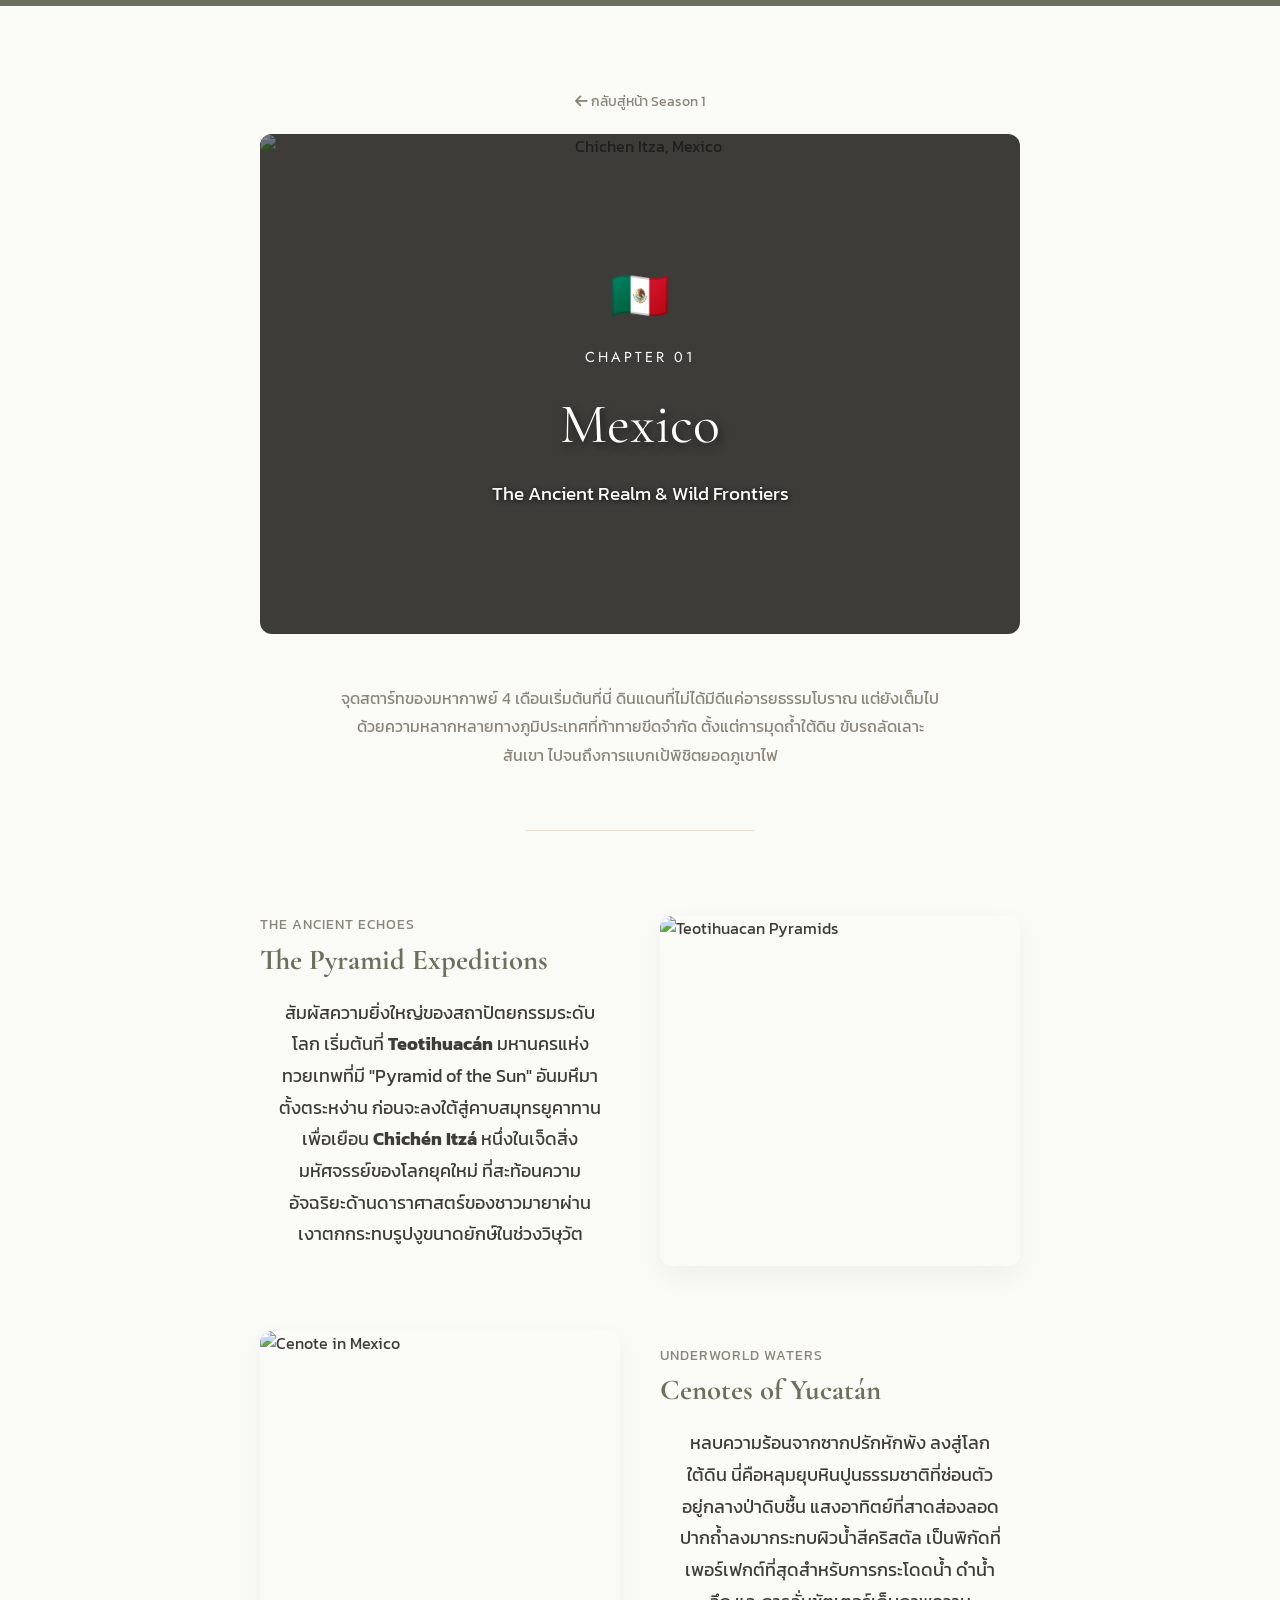
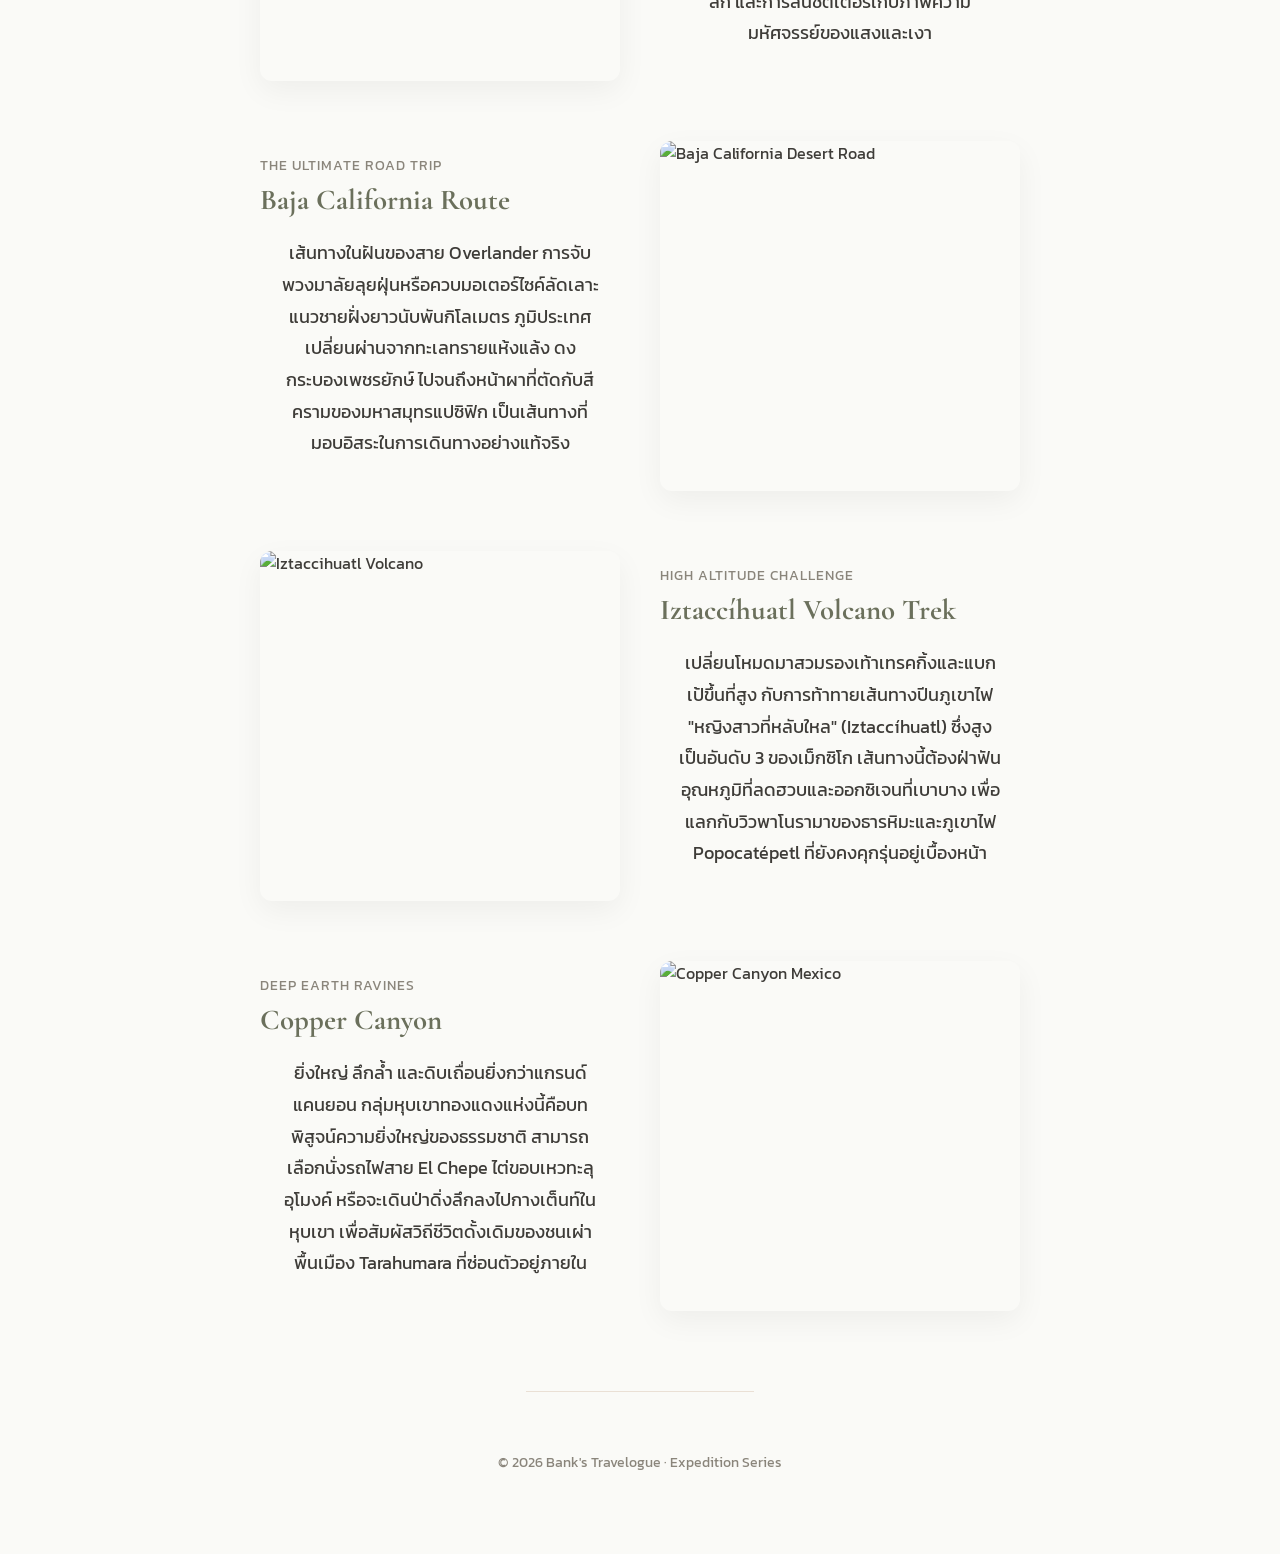
==== mexico.html @ 3e937e5b "Create mexico.html" ====
<!DOCTYPE html>
<html lang="th">
<head>
  <meta charset="UTF-8">
  <meta name="viewport" content="width=device-width, initial-scale=1.0">
  <meta name="theme-color" content="#FAFAF7">
  <title>Mexico: The Ancient Realm | Bank's Travelogue</title>
  
  <link rel="preconnect" href="https://fonts.googleapis.com">
  <link rel="preconnect" href="https://fonts.gstatic.com" crossorigin>
  <link href="https://fonts.googleapis.com/css2?family=Cormorant+Garamond:ital,wght@0,300;0,400;0,600;1,300&family=Jost:wght@300;400;500&family=Kanit:wght@300;400;500&display=swap" rel="stylesheet">
  <link rel="stylesheet" href="https://cdnjs.cloudflare.com/ajax/libs/font-awesome/6.4.2/css/all.min.css">
  
  <link rel="stylesheet" href="css/darinworks.css">

  <style>
    .country-hero {
      position: relative;
      margin: 20px 0 50px 0;
      border-radius: 12px;
      overflow: hidden;
      min-height: 500px;
      display: flex;
      align-items: center;
      justify-content: center;
      background-color: #3E3C38;
    }
    .hero-text {
      position: relative;
      z-index: 2;
      text-align: center;
      color: #fff;
      width: 90%;
      max-width: 800px;
    }
    .hero-text h1 {
      font-size: 3.5rem;
      color: #fff;
      text-shadow: 2px 4px 10px rgba(0,0,0,0.6);
      margin-bottom: 10px;
    }
    
    /* สไตล์สำหรับกล่องเนื้อหา (Split Layout) */
    .feature-row {
      display: flex;
      flex-wrap: wrap;
      gap: 40px;
      margin-bottom: 60px;
      align-items: center;
    }
    .feature-row:nth-child(even) {
      flex-direction: row-reverse;
    }
    .feature-text {
      flex: 1;
      min-width: 300px;
    }
    .feature-text h3 {
      font-size: 1.8rem;
      color: var(--accent-primary);
      margin-bottom: 15px;
      font-family: 'Cormorant Garamond', serif;
    }
    .feature-image {
      flex: 1;
      min-width: 300px;
      border-radius: 12px;
      overflow: hidden;
      box-shadow: 0 10px 30px rgba(0,0,0,0.05);
      height: 350px;
    }
    .feature-image img {
      width: 100%;
      height: 100%;
      object-fit: cover;
      transition: transform 0.5s ease;
    }
    .feature-image:hover img {
      transform: scale(1.05);
    }
  </style>
</head>
<body>
  <div class="top-line"></div>
  
  <main class="page">
    <a href="season1-south-america.html" style="font-size: 0.9rem; color: var(--text-muted); text-decoration: none; display: inline-block; margin-top: 10px; transition: color 0.3s ease;">
      <i class="fa-solid fa-arrow-left"></i> กลับสู่หน้า Season 1
    </a>

    <div class="country-hero">
      <img src="https://images.unsplash.com/photo-1518638150340-f706e86654de?auto=format&fit=crop&w=1200&q=80" alt="Chichen Itza, Mexico" style="position: absolute; top: 0; left: 0; width: 100%; height: 100%; object-fit: cover; filter: brightness(0.5); z-index: 1;">
      <div class="hero-text">
        <span class="flag-icon" style="font-size: 3rem; margin-bottom: 10px; display: block;">🇲🇽</span>
        <span style="font-family: 'Jost', sans-serif; text-transform: uppercase; letter-spacing: 3px; font-size: 0.9rem;">Chapter 01</span>
        <h1>Mexico</h1>
        <p style="font-size: 1.2rem; text-shadow: 1px 1px 5px rgba(0,0,0,0.8); margin-top: 10px;">The Ancient Realm & Wild Frontiers</p>
      </div>
    </div>

    <div style="text-align: center; max-width: 700px; margin: 0 auto 60px auto;">
      <p class="description">จุดสตาร์ทของมหากาพย์ 4 เดือนเริ่มต้นที่นี่ ดินแดนที่ไม่ได้มีดีแค่อารยธรรมโบราณ แต่ยังเต็มไปด้วยความหลากหลายทางภูมิประเทศที่ท้าทายขีดจำกัด ตั้งแต่การมุดถ้ำใต้ดิน ขับรถลัดเลาะสันเขา ไปจนถึงการแบกเป้พิชิตยอดภูเขาไฟ</p>
    </div>

    <div class="divider"></div>

    <section class="travel-section">
      
      <div class="feature-row">
        <div class="feature-text">
          <span style="color: var(--text-muted); font-size: 0.85rem; text-transform: uppercase; letter-spacing: 1px;">The Ancient Echoes</span>
          <h3>The Pyramid Expeditions</h3>
          <p>สัมผัสความยิ่งใหญ่ของสถาปัตยกรรมระดับโลก เริ่มต้นที่ <strong>Teotihuacán</strong> มหานครแห่งทวยเทพที่มี "Pyramid of the Sun" อันมหึมาตั้งตระหง่าน ก่อนจะลงใต้สู่คาบสมุทรยูคาทานเพื่อเยือน <strong>Chichén Itzá</strong> หนึ่งในเจ็ดสิ่งมหัศจรรย์ของโลกยุคใหม่ ที่สะท้อนความอัจฉริยะด้านดาราศาสตร์ของชาวมายาผ่านเงาตกกระทบรูปงูขนาดยักษ์ในช่วงวิษุวัต</p>
        </div>
        <div class="feature-image">
          <img src="https://images.unsplash.com/photo-1565624783669-eb8eb2baea84?auto=format&fit=crop&w=800&q=80" alt="Teotihuacan Pyramids">
        </div>
      </div>

      <div class="feature-row">
        <div class="feature-text">
          <span style="color: var(--text-muted); font-size: 0.85rem; text-transform: uppercase; letter-spacing: 1px;">Underworld Waters</span>
          <h3>Cenotes of Yucatán</h3>
          <p>หลบความร้อนจากซากปรักหักพัง ลงสู่โลกใต้ดิน นี่คือหลุมยุบหินปูนธรรมชาติที่ซ่อนตัวอยู่กลางป่าดิบชื้น แสงอาทิตย์ที่สาดส่องลอดปากถ้ำลงมากระทบผิวน้ำสีคริสตัล เป็นพิกัดที่เพอร์เฟกต์ที่สุดสำหรับการกระโดดน้ำ ดำน้ำลึก และการลั่นชัตเตอร์เก็บภาพความมหัศจรรย์ของแสงและเงา</p>
        </div>
        <div class="feature-image">
          <img src="https://images.unsplash.com/photo-1605333390977-6e4cdce13926?auto=format&fit=crop&w=800&q=80" alt="Cenote in Mexico">
        </div>
      </div>

      <div class="feature-row">
        <div class="feature-text">
          <span style="color: var(--text-muted); font-size: 0.85rem; text-transform: uppercase; letter-spacing: 1px;">The Ultimate Road Trip</span>
          <h3>Baja California Route</h3>
          <p>เส้นทางในฝันของสาย Overlander การจับพวงมาลัยลุยฝุ่นหรือควบมอเตอร์ไซค์ลัดเลาะแนวชายฝั่งยาวนับพันกิโลเมตร ภูมิประเทศเปลี่ยนผ่านจากทะเลทรายแห้งแล้ง ดงกระบองเพชรยักษ์ ไปจนถึงหน้าผาที่ตัดกับสีครามของมหาสมุทรแปซิฟิก เป็นเส้นทางที่มอบอิสระในการเดินทางอย่างแท้จริง</p>
        </div>
        <div class="feature-image">
          <img src="https://images.unsplash.com/photo-1549488344-1f9b8d2bd1f3?auto=format&fit=crop&w=800&q=80" alt="Baja California Desert Road">
        </div>
      </div>

      <div class="feature-row">
        <div class="feature-text">
          <span style="color: var(--text-muted); font-size: 0.85rem; text-transform: uppercase; letter-spacing: 1px;">High Altitude Challenge</span>
          <h3>Iztaccíhuatl Volcano Trek</h3>
          <p>เปลี่ยนโหมดมาสวมรองเท้าเทรคกิ้งและแบกเป้ขึ้นที่สูง กับการท้าทายเส้นทางปีนภูเขาไฟ "หญิงสาวที่หลับใหล" (Iztaccíhuatl) ซึ่งสูงเป็นอันดับ 3 ของเม็กซิโก เส้นทางนี้ต้องฝ่าฟันอุณหภูมิที่ลดฮวบและออกซิเจนที่เบาบาง เพื่อแลกกับวิวพาโนรามาของธารหิมะและภูเขาไฟ Popocatépetl ที่ยังคงคุกรุ่นอยู่เบื้องหน้า</p>
        </div>
        <div class="feature-image">
          <img src="https://images.unsplash.com/photo-1596700869680-77f6b907df3c?auto=format&fit=crop&w=800&q=80" alt="Iztaccihuatl Volcano">
        </div>
      </div>

      <div class="feature-row">
        <div class="feature-text">
          <span style="color: var(--text-muted); font-size: 0.85rem; text-transform: uppercase; letter-spacing: 1px;">Deep Earth Ravines</span>
          <h3>Copper Canyon</h3>
          <p>ยิ่งใหญ่ ลึกล้ำ และดิบเถื่อนยิ่งกว่าแกรนด์แคนยอน กลุ่มหุบเขาทองแดงแห่งนี้คือบทพิสูจน์ความยิ่งใหญ่ของธรรมชาติ สามารถเลือกนั่งรถไฟสาย El Chepe ไต่ขอบเหวทะลุอุโมงค์ หรือจะเดินป่าดิ่งลึกลงไปกางเต็นท์ในหุบเขา เพื่อสัมผัสวิถีชีวิตดั้งเดิมของชนเผ่าพื้นเมือง Tarahumara ที่ซ่อนตัวอยู่ภายใน</p>
        </div>
        <div class="feature-image">
          <img src="https://images.unsplash.com/photo-1517436073-3b1b1178a55b?auto=format&fit=crop&w=800&q=80" alt="Copper Canyon Mexico">
        </div>
      </div>

    </section>

    <div class="divider"></div>
    <p class="footer-note">© 2026 Bank's Travelogue · Expedition Series</p>
  </main>
</body>
</html>
---- css/darinworks.css ----
/* =========================================
   BANK'S TRAVELOGUE - MAIN STYLESHEET
   ========================================= */

/* --- 1. Variables (Earth Tone Palette) --- */
:root {
  --bg-color: #FAFAF7; /* พื้นหลังสีขาวอมครีม สบายตา */
  --text-main: #3E3C38; /* ตัวอักษรสีเทาเข้มอมน้ำตาล (ไม่อ่านยากเท่าสีดำสนิท) */
  --text-muted: #8A857B; /* สีเทาอ่อนสำหรับ Subtitle และรายละเอียด */
  --accent-primary: #6B705C; /* สีเขียวตุ่น ธรรมชาติ (หัวข้อหลัก, โลโก้) */
  --accent-secondary: #A58E74; /* สีน้ำตาลเอิร์ธโทน (เส้นคั่น, ไฮไลต์) */
  --surface-color: #FFFFFF; /* สีพื้นหลังของการ์ด */
  --border-color: #EAE0D5; /* สีเส้นขอบและกรอบ Tips */
}

/* --- 2. Base & Reset --- */
* {
  box-sizing: border-box;
  margin: 0;
  padding: 0;
}

body {
  background-color: var(--bg-color);
  color: var(--text-main);
  font-family: 'Kanit', sans-serif;
  line-height: 1.6;
  -webkit-font-smoothing: antialiased;
  position: relative;
}

a {
  text-decoration: none;
  color: var(--text-main);
  transition: color 0.3s ease;
}

a:hover {
  color: var(--accent-secondary);
}

/* --- 3. Layout & Structure --- */
.top-line {
  position: absolute;
  top: 0;
  left: 0;
  width: 100%;
  height: 6px;
  background-color: var(--accent-primary);
}

.page {
  max-width: 800px;
  margin: 0 auto;
  padding: 80px 20px;
  text-align: center; /* จัดกึ่งกลางสำหรับส่วนหัว (Hero) */
}

.travel-section {
  margin: 80px 0;
  text-align: left; /* เนื้อหาภายใน Section จัดชิดซ้ายให้อ่านง่าย */
}

.divider {
  width: 30%;
  height: 1px;
  background-color: var(--border-color);
  margin: 60px auto;
}

/* --- 4. Typography --- */
h1 {
  font-family: 'Cormorant Garamond', serif;
  font-size: 3.5rem;
  font-weight: 400;
  color: var(--accent-primary);
  margin: 10px 0;
}

h2 {
  font-family: 'Jost', sans-serif;
  font-size: 2.2rem;
  font-weight: 400;
  color: var(--accent-primary);
  margin-bottom: 40px;
  text-align: center;
}

.logo-mark {
  font-family: 'Jost', sans-serif;
  font-size: 0.9rem;
  text-transform: uppercase;
  letter-spacing: 2px;
  color: var(--accent-primary);
  margin-bottom: 10px;
}

.subtitle {
  font-family: 'Kanit', sans-serif;
  font-size: 1.2rem;
  font-weight: 400;
  color: var(--text-muted);
  margin-bottom: 20px;
}

.description {
  font-family: 'Kanit', sans-serif;
  font-size: 1rem;
  color: var(--text-muted);
  max-width: 600px;
  margin: 0 auto 40px auto;
  line-height: 1.8;
}

/* --- 5. Ornament (เส้นประดับใต้ชื่อเว็บ) --- */
.ornament {
  display: flex;
  align-items: center;
  justify-content: center;
  gap: 15px;
  margin-bottom: 30px;
}

.ornament-line {
  width: 60px;
  height: 1px;
  background-color: var(--accent-secondary);
}

.ornament-diamond {
  width: 8px;
  height: 8px;
  border: 1px solid var(--accent-secondary);
  transform: rotate(45deg);
}

/* --- 6. Cards (หมวดหมู่ท่องเที่ยว) --- */
.cards-grid {
  display: grid;
  grid-template-columns: repeat(auto-fit, minmax(280px, 1fr));
  gap: 30px;
}

.card {
  background-color: var(--surface-color);
  border: 1px solid var(--border-color);
  border-radius: 12px;
  padding: 40px 30px;
  text-align: center;
  box-shadow: 0 4px 20px rgba(0, 0, 0, 0.02);
  transition: transform 0.3s ease, box-shadow 0.3s ease;
  cursor: pointer;
}

.card:hover {
  transform: translateY(-5px);
  box-shadow: 0 8px 30px rgba(0, 0, 0, 0.06);
}

.card-title {
  font-family: 'Kanit', sans-serif;
  font-size: 1.4rem;
  font-weight: 500;
  color: var(--text-main);
  margin-bottom: 10px;
}

.card-desc {
  font-size: 1rem;
  color: var(--text-muted);
  line-height: 1.6;
}

/* --- 7. The Journey & Tips Box --- */
.journey-img {
  width: 100%;
  border-radius: 12px;
  margin: 40px 0;
  box-shadow: 0 4px 15px rgba(0, 0, 0, 0.08);
}

.travel-section p {
  text-align: center;
  font-size: 1.1rem;
  line-height: 1.8;
  max-width: 90%;
  margin: 0 auto 20px auto;
}

.tips-box {
  background-color: var(--border-color); /* ใช้สีไข่ไก่อ่อนๆ */
  padding: 35px;
  border-left: 5px solid var(--accent-secondary);
  border-radius: 0 12px 12px 0;
  margin: 50px 0;
}

.tips-box h3 {
  font-family: 'Jost', sans-serif;
  color: var(--accent-secondary);
  margin-bottom: 15px;
  font-size: 1.3rem;
}

.tips-box ul {
  padding-left: 25px;
}

.tips-box li {
  margin-bottom: 10px;
  color: var(--text-main);
}

/* --- 8. End-Trip Gallery Grid --- */
.gallery-grid {
  display: grid;
  grid-template-columns: repeat(auto-fit, minmax(250px, 1fr));
  gap: 15px;
}

.gallery-grid img {
  width: 100%;
  height: 250px;
  object-fit: cover;
  border-radius: 8px;
  transition: opacity 0.3s ease;
  cursor: zoom-in;
}

.gallery-grid img:hover {
  opacity: 0.85;
}

/* --- 9. Navigation (Tabs) & Footer --- */
.minimal-tabs {
  display: flex;
  justify-content: center;
  align-items: center;
  flex-wrap: wrap;
  gap: 15px;
  margin: 40px 0;
  font-family: 'Jost', sans-serif;
  text-transform: uppercase;
  letter-spacing: 1.5px;
  font-size: 0.9rem;
}

.separator {
  color: var(--border-color);
}

.footer-note {
  font-family: 'Kanit', sans-serif;
  font-size: 0.85rem;
  color: var(--text-muted);
  margin-top: 20px;
}

/* --- 10. Responsive Design (สำหรับมือถือ) --- */
@media (max-width: 600px) {
  h1 {
    font-size: 2.5rem;
  }
  .page {
    padding: 50px 15px;
  }
  .minimal-tabs {
    flex-direction: column;
    gap: 15px;
  }
  .separator {
    display: none;
  }
  .travel-section p {
    text-align: left; /* ปรับให้อ่านง่ายขึ้นบนจอมือถือ */
    max-width: 100%;
  }
}
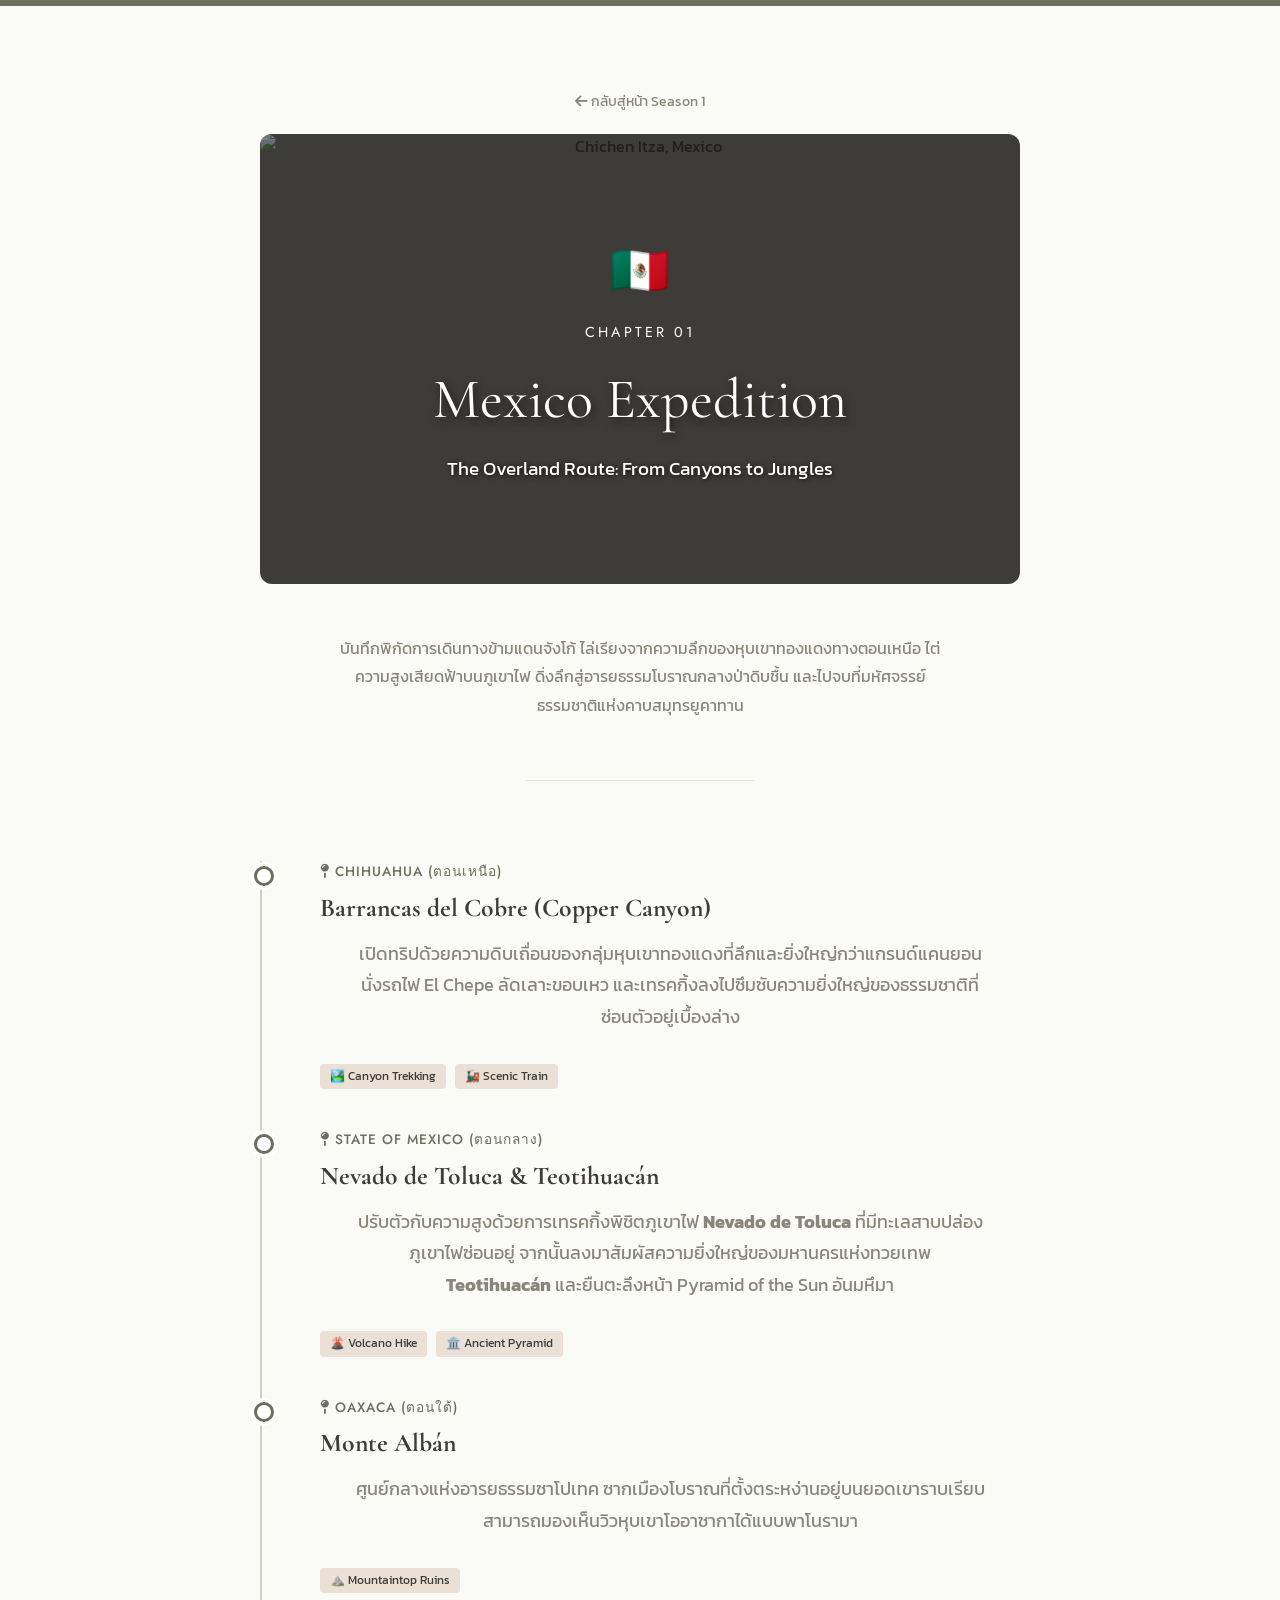
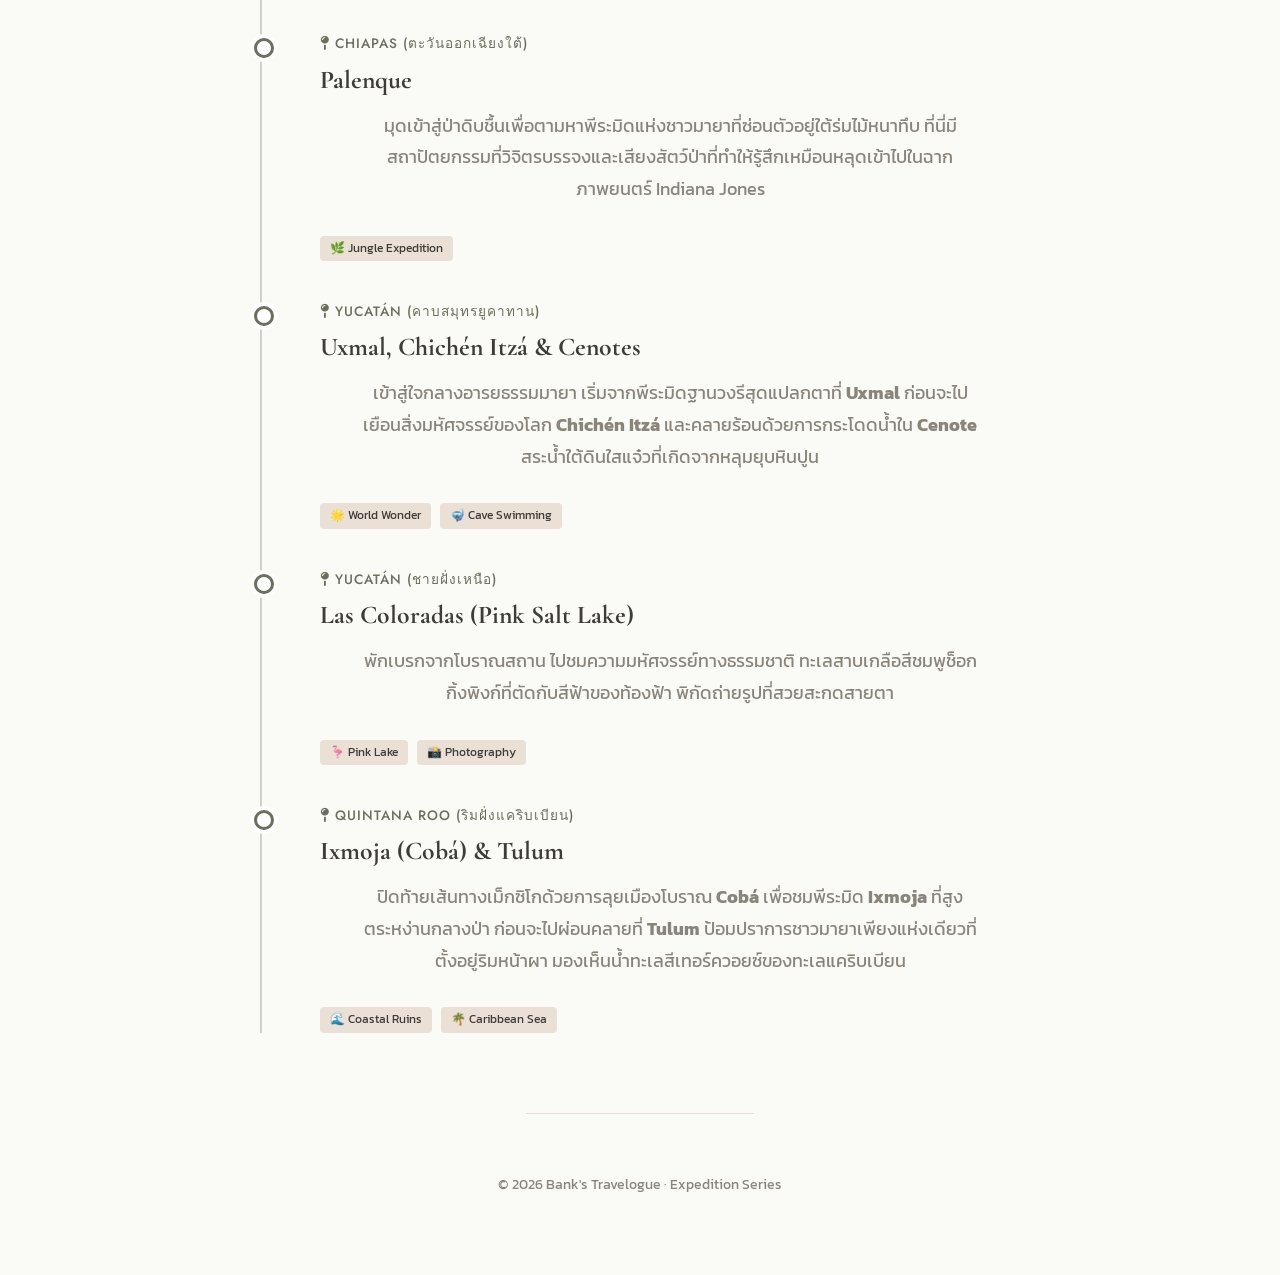
==== commit 187f899e: "Update mexico.html" ====
--- a/mexico.html
+++ b/mexico.html
@@ -10,73 +10,53 @@
   <link rel="preconnect" href="https://fonts.gstatic.com" crossorigin>
   <link href="https://fonts.googleapis.com/css2?family=Cormorant+Garamond:ital,wght@0,300;0,400;0,600;1,300&family=Jost:wght@300;400;500&family=Kanit:wght@300;400;500&display=swap" rel="stylesheet">
   <link rel="stylesheet" href="https://cdnjs.cloudflare.com/ajax/libs/font-awesome/6.4.2/css/all.min.css">
-  
   <link rel="stylesheet" href="css/darinworks.css">
 
   <style>
+    /* Hero Section */
     .country-hero {
-      position: relative;
-      margin: 20px 0 50px 0;
-      border-radius: 12px;
-      overflow: hidden;
-      min-height: 500px;
-      display: flex;
-      align-items: center;
-      justify-content: center;
-      background-color: #3E3C38;
+      position: relative; margin: 20px 0 50px 0; border-radius: 12px;
+      overflow: hidden; min-height: 450px; display: flex;
+      align-items: center; justify-content: center; background-color: #3E3C38;
     }
     .hero-text {
-      position: relative;
-      z-index: 2;
-      text-align: center;
-      color: #fff;
-      width: 90%;
-      max-width: 800px;
+      position: relative; z-index: 2; text-align: center; color: #fff; width: 90%;
     }
     .hero-text h1 {
-      font-size: 3.5rem;
-      color: #fff;
-      text-shadow: 2px 4px 10px rgba(0,0,0,0.6);
-      margin-bottom: 10px;
+      font-size: 3.5rem; color: #fff; text-shadow: 2px 4px 10px rgba(0,0,0,0.6); margin-bottom: 10px;
+    }
+
+    /* Timeline Specifics */
+    .itinerary-timeline {
+      position: relative; max-width: 800px; margin: 60px auto; padding-left: 30px;
+    }
+    .itinerary-timeline::before {
+      content: ''; position: absolute; left: 0; top: 0; bottom: 0;
+      width: 2px; background-color: var(--accent-primary); opacity: 0.3;
+    }
+    .itinerary-stop {
+      position: relative; margin-bottom: 40px; padding-left: 30px;
+    }
+    .itinerary-stop::before {
+      content: ''; position: absolute; left: -36px; top: 5px;
+      width: 14px; height: 14px; border-radius: 50%;
+      background-color: var(--surface-color); border: 3px solid var(--accent-primary);
+      box-shadow: 0 0 0 4px var(--surface-color); z-index: 2;
     }
     
-    /* สไตล์สำหรับกล่องเนื้อหา (Split Layout) */
-    .feature-row {
-      display: flex;
-      flex-wrap: wrap;
-      gap: 40px;
-      margin-bottom: 60px;
-      align-items: center;
+    .stop-location {
+      font-family: 'Jost', sans-serif; font-size: 0.85rem; color: var(--accent-primary);
+      text-transform: uppercase; letter-spacing: 1px; font-weight: 500; display: block; margin-bottom: 5px;
     }
-    .feature-row:nth-child(even) {
-      flex-direction: row-reverse;
+    .stop-title {
+      font-size: 1.6rem; color: var(--text-main); margin-bottom: 10px; font-family: 'Cormorant Garamond', serif;
     }
-    .feature-text {
-      flex: 1;
-      min-width: 300px;
+    .stop-desc {
+      font-size: 0.95rem; line-height: 1.6; color: var(--text-muted);
     }
-    .feature-text h3 {
-      font-size: 1.8rem;
-      color: var(--accent-primary);
-      margin-bottom: 15px;
-      font-family: 'Cormorant Garamond', serif;
-    }
-    .feature-image {
-      flex: 1;
-      min-width: 300px;
-      border-radius: 12px;
-      overflow: hidden;
-      box-shadow: 0 10px 30px rgba(0,0,0,0.05);
-      height: 350px;
-    }
-    .feature-image img {
-      width: 100%;
-      height: 100%;
-      object-fit: cover;
-      transition: transform 0.5s ease;
-    }
-    .feature-image:hover img {
-      transform: scale(1.05);
+    .highlight-tag {
+      display: inline-block; padding: 3px 10px; background-color: var(--border-color);
+      border-radius: 4px; font-size: 0.75rem; margin-right: 5px; margin-top: 10px;
     }
   </style>
 </head>
@@ -93,74 +73,70 @@
       <div class="hero-text">
         <span class="flag-icon" style="font-size: 3rem; margin-bottom: 10px; display: block;">🇲🇽</span>
         <span style="font-family: 'Jost', sans-serif; text-transform: uppercase; letter-spacing: 3px; font-size: 0.9rem;">Chapter 01</span>
-        <h1>Mexico</h1>
-        <p style="font-size: 1.2rem; text-shadow: 1px 1px 5px rgba(0,0,0,0.8); margin-top: 10px;">The Ancient Realm & Wild Frontiers</p>
+        <h1>Mexico Expedition</h1>
+        <p style="font-size: 1.2rem; text-shadow: 1px 1px 5px rgba(0,0,0,0.8); margin-top: 10px;">The Overland Route: From Canyons to Jungles</p>
       </div>
     </div>
 
-    <div style="text-align: center; max-width: 700px; margin: 0 auto 60px auto;">
-      <p class="description">จุดสตาร์ทของมหากาพย์ 4 เดือนเริ่มต้นที่นี่ ดินแดนที่ไม่ได้มีดีแค่อารยธรรมโบราณ แต่ยังเต็มไปด้วยความหลากหลายทางภูมิประเทศที่ท้าทายขีดจำกัด ตั้งแต่การมุดถ้ำใต้ดิน ขับรถลัดเลาะสันเขา ไปจนถึงการแบกเป้พิชิตยอดภูเขาไฟ</p>
+    <div style="text-align: center; max-width: 700px; margin: 0 auto 40px auto;">
+      <p class="description">บันทึกพิกัดการเดินทางข้ามแดนจังโก้ ไล่เรียงจากความลึกของหุบเขาทองแดงทางตอนเหนือ ไต่ความสูงเสียดฟ้าบนภูเขาไฟ ดิ่งลึกสู่อารยธรรมโบราณกลางป่าดิบชื้น และไปจบที่มหัศจรรย์ธรรมชาติแห่งคาบสมุทรยูคาทาน</p>
     </div>
 
     <div class="divider"></div>
 
     <section class="travel-section">
-      
-      <div class="feature-row">
-        <div class="feature-text">
-          <span style="color: var(--text-muted); font-size: 0.85rem; text-transform: uppercase; letter-spacing: 1px;">The Ancient Echoes</span>
-          <h3>The Pyramid Expeditions</h3>
-          <p>สัมผัสความยิ่งใหญ่ของสถาปัตยกรรมระดับโลก เริ่มต้นที่ <strong>Teotihuacán</strong> มหานครแห่งทวยเทพที่มี "Pyramid of the Sun" อันมหึมาตั้งตระหง่าน ก่อนจะลงใต้สู่คาบสมุทรยูคาทานเพื่อเยือน <strong>Chichén Itzá</strong> หนึ่งในเจ็ดสิ่งมหัศจรรย์ของโลกยุคใหม่ ที่สะท้อนความอัจฉริยะด้านดาราศาสตร์ของชาวมายาผ่านเงาตกกระทบรูปงูขนาดยักษ์ในช่วงวิษุวัต</p>
+      <div class="itinerary-timeline">
+
+        <div class="itinerary-stop">
+          <span class="stop-location"><i class="fa-solid fa-map-pin"></i> Chihuahua (ตอนเหนือ)</span>
+          <h3 class="stop-title">Barrancas del Cobre (Copper Canyon)</h3>
+          <p class="stop-desc">เปิดทริปด้วยความดิบเถื่อนของกลุ่มหุบเขาทองแดงที่ลึกและยิ่งใหญ่กว่าแกรนด์แคนยอน นั่งรถไฟ El Chepe ลัดเลาะขอบเหว และเทรคกิ้งลงไปซึมซับความยิ่งใหญ่ของธรรมชาติที่ซ่อนตัวอยู่เบื้องล่าง</p>
+          <span class="highlight-tag">🏞️ Canyon Trekking</span> <span class="highlight-tag">🚂 Scenic Train</span>
         </div>
-        <div class="feature-image">
-          <img src="https://images.unsplash.com/photo-1565624783669-eb8eb2baea84?auto=format&fit=crop&w=800&q=80" alt="Teotihuacan Pyramids">
+
+        <div class="itinerary-stop">
+          <span class="stop-location"><i class="fa-solid fa-map-pin"></i> State of Mexico (ตอนกลาง)</span>
+          <h3 class="stop-title">Nevado de Toluca & Teotihuacán</h3>
+          <p class="stop-desc">ปรับตัวกับความสูงด้วยการเทรคกิ้งพิชิตภูเขาไฟ <strong>Nevado de Toluca</strong> ที่มีทะเลสาบปล่องภูเขาไฟซ่อนอยู่ จากนั้นลงมาสัมผัสความยิ่งใหญ่ของมหานครแห่งทวยเทพ <strong>Teotihuacán</strong> และยืนตะลึงหน้า Pyramid of the Sun อันมหึมา</p>
+          <span class="highlight-tag">🌋 Volcano Hike</span> <span class="highlight-tag">🏛️ Ancient Pyramid</span>
         </div>
+
+        <div class="itinerary-stop">
+          <span class="stop-location"><i class="fa-solid fa-map-pin"></i> Oaxaca (ตอนใต้)</span>
+          <h3 class="stop-title">Monte Albán</h3>
+          <p class="stop-desc">ศูนย์กลางแห่งอารยธรรมซาโปเทค ซากเมืองโบราณที่ตั้งตระหง่านอยู่บนยอดเขาราบเรียบ สามารถมองเห็นวิวหุบเขาโออาซากาได้แบบพาโนรามา</p>
+          <span class="highlight-tag">⛰️ Mountaintop Ruins</span>
+        </div>
+
+        <div class="itinerary-stop">
+          <span class="stop-location"><i class="fa-solid fa-map-pin"></i> Chiapas (ตะวันออกเฉียงใต้)</span>
+          <h3 class="stop-title">Palenque</h3>
+          <p class="stop-desc">มุดเข้าสู่ป่าดิบชื้นเพื่อตามหาพีระมิดแห่งชาวมายาที่ซ่อนตัวอยู่ใต้ร่มไม้หนาทึบ ที่นี่มีสถาปัตยกรรมที่วิจิตรบรรจงและเสียงสัตว์ป่าที่ทำให้รู้สึกเหมือนหลุดเข้าไปในฉากภาพยนตร์ Indiana Jones</p>
+          <span class="highlight-tag">🌿 Jungle Expedition</span>
+        </div>
+
+        <div class="itinerary-stop">
+          <span class="stop-location"><i class="fa-solid fa-map-pin"></i> Yucatán (คาบสมุทรยูคาทาน)</span>
+          <h3 class="stop-title">Uxmal, Chichén Itzá & Cenotes</h3>
+          <p class="stop-desc">เข้าสู่ใจกลางอารยธรรมมายา เริ่มจากพีระมิดฐานวงรีสุดแปลกตาที่ <strong>Uxmal</strong> ก่อนจะไปเยือนสิ่งมหัศจรรย์ของโลก <strong>Chichén Itzá</strong> และคลายร้อนด้วยการกระโดดน้ำใน <strong>Cenote</strong> สระน้ำใต้ดินใสแจ๋วที่เกิดจากหลุมยุบหินปูน</p>
+          <span class="highlight-tag">🌟 World Wonder</span> <span class="highlight-tag">🤿 Cave Swimming</span>
+        </div>
+
+        <div class="itinerary-stop">
+          <span class="stop-location"><i class="fa-solid fa-map-pin"></i> Yucatán (ชายฝั่งเหนือ)</span>
+          <h3 class="stop-title">Las Coloradas (Pink Salt Lake)</h3>
+          <p class="stop-desc">พักเบรกจากโบราณสถาน ไปชมความมหัศจรรย์ทางธรรมชาติ ทะเลสาบเกลือสีชมพูช็อกกิ้งพิงก์ที่ตัดกับสีฟ้าของท้องฟ้า พิกัดถ่ายรูปที่สวยสะกดสายตา</p>
+          <span class="highlight-tag">🦩 Pink Lake</span> <span class="highlight-tag">📸 Photography</span>
+        </div>
+
+        <div class="itinerary-stop">
+          <span class="stop-location"><i class="fa-solid fa-map-pin"></i> Quintana Roo (ริมฝั่งแคริบเบียน)</span>
+          <h3 class="stop-title">Ixmoja (Cobá) & Tulum</h3>
+          <p class="stop-desc">ปิดท้ายเส้นทางเม็กซิโกด้วยการลุยเมืองโบราณ <strong>Cobá</strong> เพื่อชมพีระมิด <strong>Ixmoja</strong> ที่สูงตระหง่านกลางป่า ก่อนจะไปผ่อนคลายที่ <strong>Tulum</strong> ป้อมปราการชาวมายาเพียงแห่งเดียวที่ตั้งอยู่ริมหน้าผา มองเห็นน้ำทะเลสีเทอร์ควอยซ์ของทะเลแคริบเบียน</p>
+          <span class="highlight-tag">🌊 Coastal Ruins</span> <span class="highlight-tag">🌴 Caribbean Sea</span>
+        </div>
+
       </div>
-
-      <div class="feature-row">
-        <div class="feature-text">
-          <span style="color: var(--text-muted); font-size: 0.85rem; text-transform: uppercase; letter-spacing: 1px;">Underworld Waters</span>
-          <h3>Cenotes of Yucatán</h3>
-          <p>หลบความร้อนจากซากปรักหักพัง ลงสู่โลกใต้ดิน นี่คือหลุมยุบหินปูนธรรมชาติที่ซ่อนตัวอยู่กลางป่าดิบชื้น แสงอาทิตย์ที่สาดส่องลอดปากถ้ำลงมากระทบผิวน้ำสีคริสตัล เป็นพิกัดที่เพอร์เฟกต์ที่สุดสำหรับการกระโดดน้ำ ดำน้ำลึก และการลั่นชัตเตอร์เก็บภาพความมหัศจรรย์ของแสงและเงา</p>
-        </div>
-        <div class="feature-image">
-          <img src="https://images.unsplash.com/photo-1605333390977-6e4cdce13926?auto=format&fit=crop&w=800&q=80" alt="Cenote in Mexico">
-        </div>
-      </div>
-
-      <div class="feature-row">
-        <div class="feature-text">
-          <span style="color: var(--text-muted); font-size: 0.85rem; text-transform: uppercase; letter-spacing: 1px;">The Ultimate Road Trip</span>
-          <h3>Baja California Route</h3>
-          <p>เส้นทางในฝันของสาย Overlander การจับพวงมาลัยลุยฝุ่นหรือควบมอเตอร์ไซค์ลัดเลาะแนวชายฝั่งยาวนับพันกิโลเมตร ภูมิประเทศเปลี่ยนผ่านจากทะเลทรายแห้งแล้ง ดงกระบองเพชรยักษ์ ไปจนถึงหน้าผาที่ตัดกับสีครามของมหาสมุทรแปซิฟิก เป็นเส้นทางที่มอบอิสระในการเดินทางอย่างแท้จริง</p>
-        </div>
-        <div class="feature-image">
-          <img src="https://images.unsplash.com/photo-1549488344-1f9b8d2bd1f3?auto=format&fit=crop&w=800&q=80" alt="Baja California Desert Road">
-        </div>
-      </div>
-
-      <div class="feature-row">
-        <div class="feature-text">
-          <span style="color: var(--text-muted); font-size: 0.85rem; text-transform: uppercase; letter-spacing: 1px;">High Altitude Challenge</span>
-          <h3>Iztaccíhuatl Volcano Trek</h3>
-          <p>เปลี่ยนโหมดมาสวมรองเท้าเทรคกิ้งและแบกเป้ขึ้นที่สูง กับการท้าทายเส้นทางปีนภูเขาไฟ "หญิงสาวที่หลับใหล" (Iztaccíhuatl) ซึ่งสูงเป็นอันดับ 3 ของเม็กซิโก เส้นทางนี้ต้องฝ่าฟันอุณหภูมิที่ลดฮวบและออกซิเจนที่เบาบาง เพื่อแลกกับวิวพาโนรามาของธารหิมะและภูเขาไฟ Popocatépetl ที่ยังคงคุกรุ่นอยู่เบื้องหน้า</p>
-        </div>
-        <div class="feature-image">
-          <img src="https://images.unsplash.com/photo-1596700869680-77f6b907df3c?auto=format&fit=crop&w=800&q=80" alt="Iztaccihuatl Volcano">
-        </div>
-      </div>
-
-      <div class="feature-row">
-        <div class="feature-text">
-          <span style="color: var(--text-muted); font-size: 0.85rem; text-transform: uppercase; letter-spacing: 1px;">Deep Earth Ravines</span>
-          <h3>Copper Canyon</h3>
-          <p>ยิ่งใหญ่ ลึกล้ำ และดิบเถื่อนยิ่งกว่าแกรนด์แคนยอน กลุ่มหุบเขาทองแดงแห่งนี้คือบทพิสูจน์ความยิ่งใหญ่ของธรรมชาติ สามารถเลือกนั่งรถไฟสาย El Chepe ไต่ขอบเหวทะลุอุโมงค์ หรือจะเดินป่าดิ่งลึกลงไปกางเต็นท์ในหุบเขา เพื่อสัมผัสวิถีชีวิตดั้งเดิมของชนเผ่าพื้นเมือง Tarahumara ที่ซ่อนตัวอยู่ภายใน</p>
-        </div>
-        <div class="feature-image">
-          <img src="https://images.unsplash.com/photo-1517436073-3b1b1178a55b?auto=format&fit=crop&w=800&q=80" alt="Copper Canyon Mexico">
-        </div>
-      </div>
-
     </section>
 
     <div class="divider"></div>
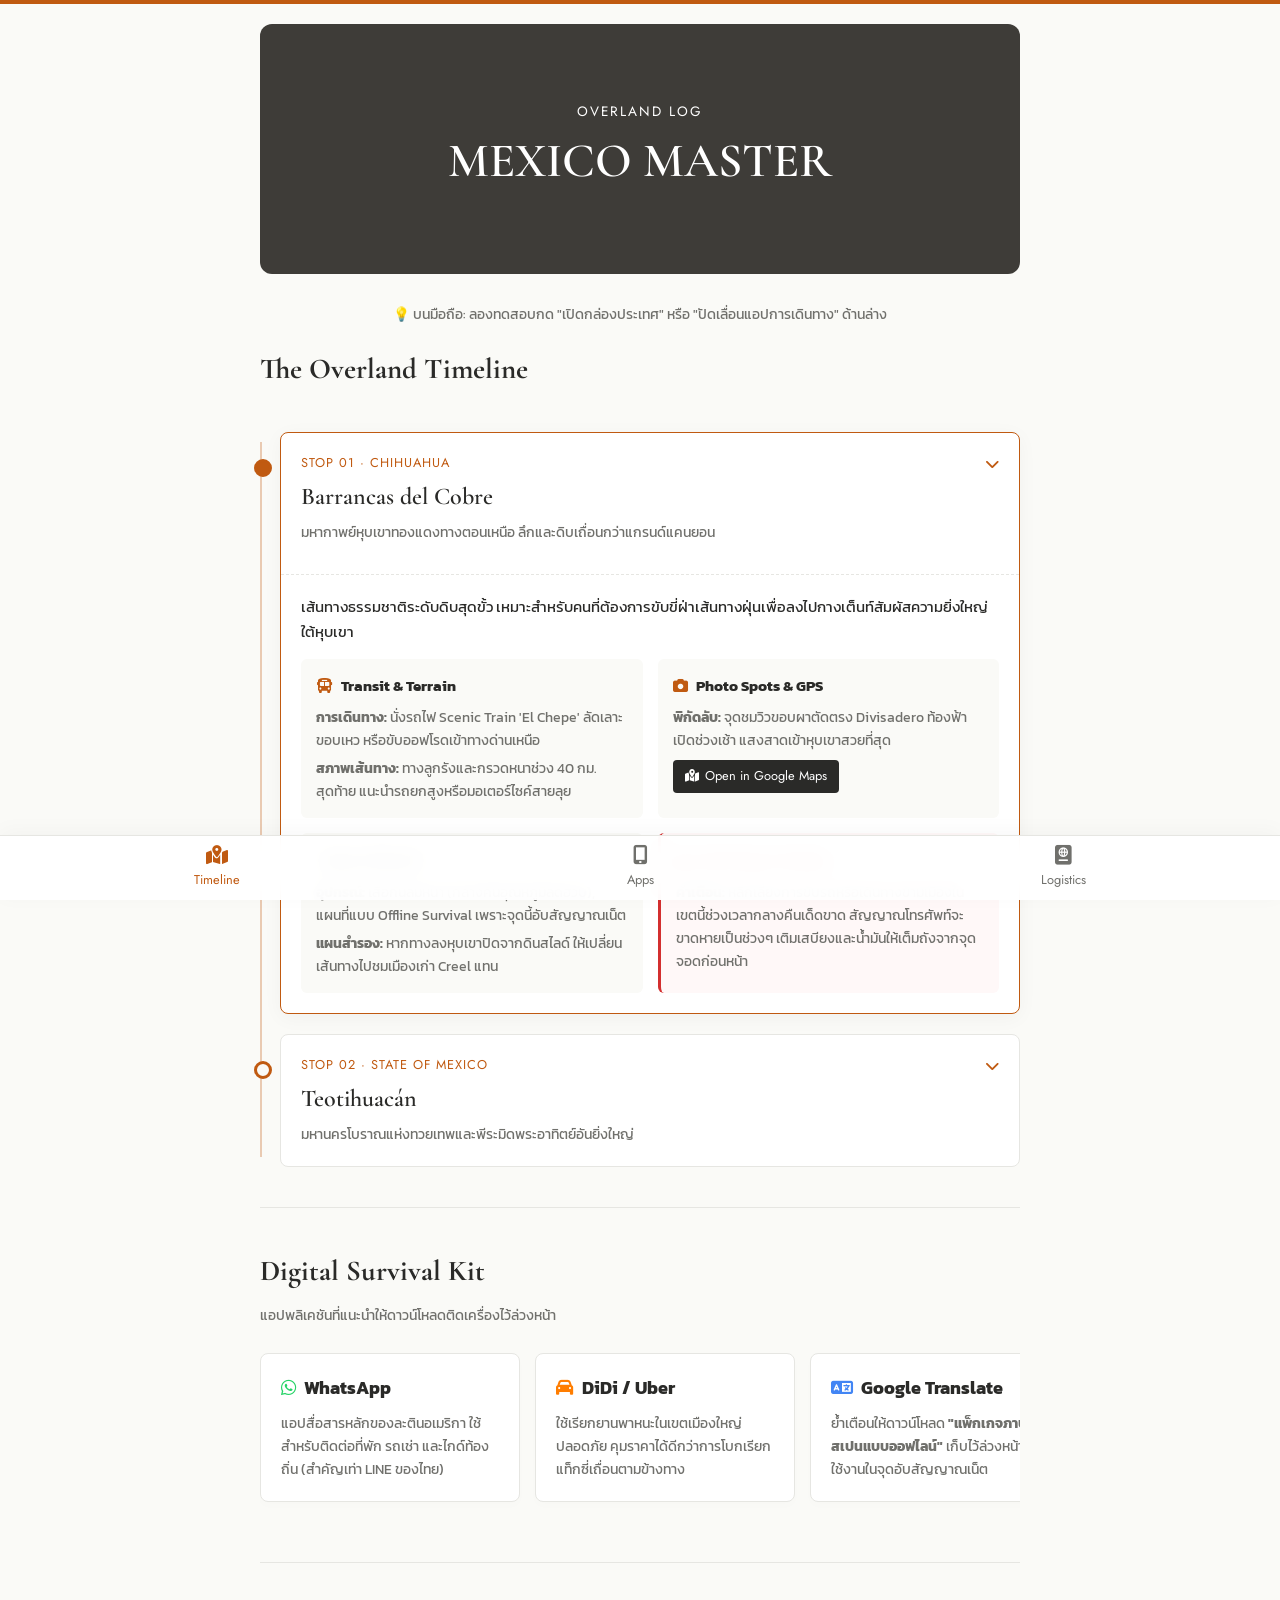
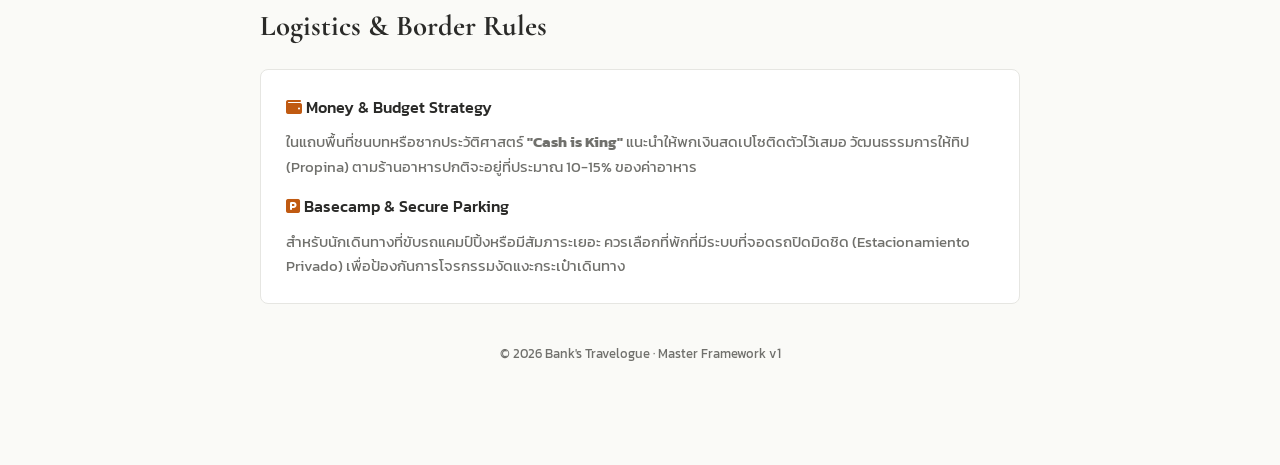
==== commit 2f3b74a1: "Update mexico.html" ====
--- a/mexico.html
+++ b/mexico.html
@@ -4,143 +4,286 @@
   <meta charset="UTF-8">
   <meta name="viewport" content="width=device-width, initial-scale=1.0">
   <meta name="theme-color" content="#FAFAF7">
-  <title>Mexico: The Ancient Realm | Bank's Travelogue</title>
+  <title>Master Template: Mexico | Bank's Travelogue</title>
   
   <link rel="preconnect" href="https://fonts.googleapis.com">
   <link rel="preconnect" href="https://fonts.gstatic.com" crossorigin>
-  <link href="https://fonts.googleapis.com/css2?family=Cormorant+Garamond:ital,wght@0,300;0,400;0,600;1,300&family=Jost:wght@300;400;500&family=Kanit:wght@300;400;500&display=swap" rel="stylesheet">
+  <link href="https://fonts.googleapis.com/css2?family=Cormorant+Garamond:ital,wght@0,300;0,400;0,600;1,300&family=Jost:wght@300;400;500;600&family=Kanit:wght@300;400;500&display=swap" rel="stylesheet">
   <link rel="stylesheet" href="https://cdnjs.cloudflare.com/ajax/libs/font-awesome/6.4.2/css/all.min.css">
-  <link rel="stylesheet" href="css/darinworks.css">
-
+  
   <style>
-    /* Hero Section */
+    :root {
+      --bg-color: #FAFAF7;
+      --surface-color: #FFFFFF;
+      --text-main: #2A2A28;
+      --text-muted: #70706C;
+      --accent-primary: #C05A11; /* โทนสีดินเผา Clay/Terracotta เข้ากับละติน */
+      --border-color: #E6E6E2;
+      --danger-color: #D32F2F;
+      --safe-color: #2E7D32;
+    }
+
+    * { box-sizing: border-box; margin: 0; padding: 0; }
+    body { 
+      background-color: var(--bg-color); 
+      color: var(--text-main); 
+      font-family: 'Kanit', sans-serif;
+      line-height: 1.6;
+      padding-bottom: 80px; /* เผื่อพื้นที่ให้ Bottom Nav บนมือถือ */
+    }
+
+    .page { max-width: 800px; margin: 0 auto; padding: 20px; }
+    .divider { height: 1px; background-color: var(--border-color); margin: 40px 0; }
+
+    /* Country Hero Banner */
     .country-hero {
-      position: relative; margin: 20px 0 50px 0; border-radius: 12px;
-      overflow: hidden; min-height: 450px; display: flex;
+      position: relative; margin-bottom: 30px; border-radius: 12px;
+      overflow: hidden; min-height: 250px; display: flex;
       align-items: center; justify-content: center; background-color: #3E3C38;
     }
-    .hero-text {
-      position: relative; z-index: 2; text-align: center; color: #fff; width: 90%;
-    }
-    .hero-text h1 {
-      font-size: 3.5rem; color: #fff; text-shadow: 2px 4px 10px rgba(0,0,0,0.6); margin-bottom: 10px;
-    }
-
-    /* Timeline Specifics */
-    .itinerary-timeline {
-      position: relative; max-width: 800px; margin: 60px auto; padding-left: 30px;
-    }
-    .itinerary-timeline::before {
-      content: ''; position: absolute; left: 0; top: 0; bottom: 0;
+    .hero-text { position: relative; z-index: 2; text-align: center; color: #fff; width: 90%; }
+    .hero-text h1 { font-family: 'Cormorant Garamond', serif; font-size: 3rem; font-weight: 600; }
+
+    /* --- FEATURE 1: Mobile Bottom Navigation Bar --- */
+    .bottom-nav {
+      position: fixed; bottom: 0; left: 0; right: 0;
+      background-color: rgba(255, 255, 255, 0.95);
+      backdrop-filter: blur(10px);
+      border-top: 1px solid var(--border-color);
+      display: flex; justify-content: space-around;
+      padding: 10px 0; z-index: 999;
+      box-shadow: 0 -4px 20px rgba(0,0,0,0.03);
+    }
+    .bottom-nav a {
+      text-decoration: none; color: var(--text-muted);
+      font-size: 0.8rem; font-family: 'Jost', sans-serif;
+      display: flex; flex-direction: column; align-items: center; gap: 4px;
+    }
+    .bottom-nav a i { font-size: 1.2rem; }
+    .bottom-nav a:hover, .bottom-nav a.active { color: var(--accent-primary); }
+
+    /* --- FEATURE 2: Overland Timeline & Accordion --- */
+    .timeline { position: relative; margin: 40px 0; padding-left: 20px; }
+    .timeline::before {
+      content: ''; position: absolute; left: 0; top: 10px; bottom: 10px;
       width: 2px; background-color: var(--accent-primary); opacity: 0.3;
     }
-    .itinerary-stop {
-      position: relative; margin-bottom: 40px; padding-left: 30px;
-    }
-    .itinerary-stop::before {
-      content: ''; position: absolute; left: -36px; top: 5px;
-      width: 14px; height: 14px; border-radius: 50%;
-      background-color: var(--surface-color); border: 3px solid var(--accent-primary);
-      box-shadow: 0 0 0 4px var(--surface-color); z-index: 2;
-    }
-    
-    .stop-location {
-      font-family: 'Jost', sans-serif; font-size: 0.85rem; color: var(--accent-primary);
-      text-transform: uppercase; letter-spacing: 1px; font-weight: 500; display: block; margin-bottom: 5px;
-    }
-    .stop-title {
-      font-size: 1.6rem; color: var(--text-main); margin-bottom: 10px; font-family: 'Cormorant Garamond', serif;
-    }
-    .stop-desc {
-      font-size: 0.95rem; line-height: 1.6; color: var(--text-muted);
-    }
-    .highlight-tag {
-      display: inline-block; padding: 3px 10px; background-color: var(--border-color);
-      border-radius: 4px; font-size: 0.75rem; margin-right: 5px; margin-top: 10px;
-    }
+
+    /* ใช้ HTML <details> ทำ Accordion แบบไม่ต้องเขียนพึ่งพา JS */
+    details.timeline-stop {
+      background-color: var(--surface-color);
+      border: 1px solid var(--border-color);
+      border-radius: 8px; margin-bottom: 20px;
+      position: relative; transition: all 0.3s ease;
+    }
+    details.timeline-stop[open] {
+      border-color: var(--accent-primary);
+      box-shadow: 0 4px 20px rgba(0,0,0,0.04);
+    }
+    
+    /* หัวข้อ Accordion (ก่อนกดขยาย) */
+    summary {
+      padding: 20px; list-style: none; cursor: pointer;
+      display: flex; flex-direction: column; position: relative;
+    }
+    summary::-webkit-details-marker { display: none; } /* ซ่อนลูกศรเดิมของเบราว์เซอร์ */
+    
+    /* สร้างจุดกลมๆ บนเส้น Timeline */
+    summary::before {
+      content: ''; position: absolute; left: -27px; top: 26px;
+      width: 12px; height: 12px; border-radius: 50%;
+      background-color: var(--bg-color); border: 3px solid var(--accent-primary);
+      z-index: 2; transition: background-color 0.3s;
+    }
+    details.timeline-stop[open] summary::before { background-color: var(--accent-primary); }
+
+    .stop-header { display: flex; justify-content: space-between; align-items: flex-start; }
+    .stop-meta { font-family: 'Jost', sans-serif; font-size: 0.8rem; color: var(--accent-primary); text-transform: uppercase; letter-spacing: 1px; }
+    .stop-title { font-family: 'Cormorant Garamond', serif; font-size: 1.5rem; font-weight: 600; margin-top: 2px; }
+    .stop-short-desc { font-size: 0.9rem; color: var(--text-muted); margin-top: 5px; }
+    
+    /* เนื้อหาภายในกล่องหลังกดขยายลงมา (Accordion Content) */
+    .stop-content { padding: 0 20px 20px 20px; border-top: 1px dashed var(--border-color); margin-top: 10px; padding-top: 20px; }
+    
+    /* การจัดกลุ่มกล่องย่อยข้อมูลเจาะลึก */
+    .info-grid { display: grid; grid-template-columns: 1fr; gap: 15px; margin-top: 15px; }
+    @media (min-width: 600px) { .info-grid { grid-template-columns: 1fr 1fr; } }
+    
+    .info-block { background-color: var(--bg-color); padding: 15px; border-radius: 6px; }
+    .info-block h4 { font-size: 0.95rem; color: var(--text-main); margin-bottom: 8px; display: flex; align-items: center; gap: 8px; }
+    .info-block p { font-size: 0.9rem; color: var(--text-muted); }
+
+    /* ป้ายเตือนข้อควรระวัง (Red Flags) */
+    .alert-block { border-left: 3px solid var(--danger-color); background-color: #FFF8F8; }
+    .alert-block h4 { color: var(--danger-color); }
+    
+    /* ปุ่มเปิดแผนที่ GPS ลิงก์ด่วน */
+    .maps-btn {
+      display: inline-flex; align-items: center; gap: 6px;
+      padding: 6px 12px; background-color: var(--text-main); color: #fff;
+      text-decoration: none; border-radius: 4px; font-size: 0.8rem; margin-top: 8px;
+      font-family: 'Jost', sans-serif; transition: background-color 0.2s;
+    }
+    .maps-btn:hover { background-color: var(--accent-primary); }
+
+    /* --- FEATURE 3: Horizontal Swipe Cards Container --- */
+    .swipe-container {
+      display: flex; gap: 15px; overflow-x: auto;
+      padding: 10px 5px 20px 5px;
+      scroll-snap-type: x mandatory;
+      -webkit-overflow-scrolling: touch;
+    }
+    .swipe-card {
+      flex: 0 0 260px; scroll-snap-align: start;
+      background-color: var(--surface-color);
+      border: 1px solid var(--border-color); border-radius: 8px;
+      padding: 20px; box-shadow: 0 4px 10px rgba(0,0,0,0.01);
+    }
+    .swipe-card h3 { font-size: 1.1rem; margin-bottom: 10px; display: flex; align-items: center; gap: 8px; }
+    .swipe-card p { font-size: 0.9rem; color: var(--text-muted); }
   </style>
 </head>
 <body>
-  <div class="top-line"></div>
+
+  <div style="height: 4px; background-color: var(--accent-primary);"></div>
   
   <main class="page">
-    <a href="season1-south-america.html" style="font-size: 0.9rem; color: var(--text-muted); text-decoration: none; display: inline-block; margin-top: 10px; transition: color 0.3s ease;">
-      <i class="fa-solid fa-arrow-left"></i> กลับสู่หน้า Season 1
+    
+    <div class="country-hero">
+      <div class="hero-text">
+        <span style="font-family: 'Jost', sans-serif; letter-spacing: 2px; font-size: 0.85rem; text-transform: uppercase;">Overland Log</span>
+        <h1>MEXICO MASTER</h1>
+      </div>
+    </div>
+
+    <p style="font-size: 0.85rem; color: var(--text-muted); text-align: center; margin-bottom: 20px;">💡 บนมือถือ: ลองทดสอบกด "เปิดกล่องประเทศ" หรือ "ปัดเลื่อนแอปการเดินทาง" ด้านล่าง</p>
+
+    <section id="timeline-section">
+      <h2 style="font-family: 'Cormorant Garamond', serif; font-size: 1.8rem; margin-bottom: 20px;">The Overland Timeline</h2>
+      
+      <div class="timeline">
+        
+        <details class="timeline-stop" open>
+          <summary>
+            <div class="stop-header">
+              <span class="stop-meta">Stop 01 · Chihuahua</span>
+              <span style="font-size: 0.9rem; color: var(--accent-primary);"><i class="fa-solid fa-chevron-down"></i></span>
+            </div>
+            <h3 class="stop-title">Barrancas del Cobre</h3>
+            <p class="stop-short-desc">มหากาพย์หุบเขาทองแดงทางตอนเหนือ ลึกและดิบเถื่อนกว่าแกรนด์แคนยอน</p>
+          </summary>
+          <div class="stop-content">
+            <p style="font-size: 0.95rem; margin-bottom: 15px;">เส้นทางธรรมชาติระดับดิบสุดขั้ว เหมาะสำหรับคนที่ต้องการขับขี่ฝ่าเส้นทางฝุ่นเพื่อลงไปกางเต็นท์สัมผัสความยิ่งใหญ่ใต้หุบเขา</p>
+            
+            <div class="info-grid">
+              <div class="info-block">
+                <h4><i class="fa-solid fa-bus" style="color: var(--accent-primary);"></i> Transit & Terrain</h4>
+                <p><strong>การเดินทาง:</strong> นั่งรถไฟ Scenic Train 'El Chepe' ลัดเลาะขอบเหว หรือขับออฟโรดเข้าทางด่านเหนือ</p>
+                <p style="margin-top: 5px;"><strong>สภาพเส้นทาง:</strong> ทางลูกรังและกรวดหนาช่วง 40 กม. สุดท้าย แนะนำรถยกสูงหรือมอเตอร์ไซค์สายลุย</p>
+              </div>
+              
+              <div class="info-block">
+                <h4><i class="fa-solid fa-camera" style="color: var(--accent-primary);"></i> Photo Spots & GPS</h4>
+                <p><strong>พิกัดลับ:</strong> จุดชมวิวขอบผาตัดตรง Divisadero ท้องฟ้าเปิดช่วงเช้า แสงสาดเข้าหุบเขาสวยที่สุด</p>
+                <a href="https://maps.google.com/?q=27.5256,-107.7405" target="_blank" rel="noopener" class="maps-btn">
+                  <i class="fa-solid fa-map-location-dot"></i> Open in Google Maps
+                </a>
+              </div>
+
+              <div class="info-block">
+                <h4><i class="fa-solid fa-backpack" style="color: var(--accent-primary);"></i> Gear & Plan B</h4>
+                <p><strong>อุปกรณ์:</strong> เสื้อกันลมหนา (กลางคืนอุณหภูมิลดฮวบ), แผนที่แบบ Offline Survival เพราะจุดนี้อับสัญญาณเน็ต</p>
+                <p style="margin-top: 5px;"><strong>แผนสำรอง:</strong> หากทางลงหุบเขาปิดจากดินสไลด์ ให้เปลี่ยนเส้นทางไปชมเมืองเก่า Creel แทน</p>
+              </div>
+
+              <div class="info-block alert-block">
+                <h4><i class="fa-solid fa-triangle-exclamation"></i> Red Flags & Safety</h4>
+                <p><strong>คำเตือน:</strong> หลีกเลี่ยงการขับรถหรือเดินทางข้ามเมืองในเขตนี้ช่วงเวลากลางคืนเด็ดขาด สัญญาณโทรศัพท์จะขาดหายเป็นช่วงๆ เติมเสบียงและน้ำมันให้เต็มถังจากจุดจอดก่อนหน้า</p>
+              </div>
+            </div>
+          </div>
+        </details>
+
+        <details class="timeline-stop">
+          <summary>
+            <div class="stop-header">
+              <span class="stop-meta">Stop 02 · State of Mexico</span>
+              <span style="font-size: 0.9rem; color: var(--accent-primary);"><i class="fa-solid fa-chevron-down"></i></span>
+            </div>
+            <h3 class="stop-title">Teotihuacán</h3>
+            <p class="stop-short-desc">มหานครโบราณแห่งทวยเทพและพีระมิดพระอาทิตย์อันยิ่งใหญ่</p>
+          </summary>
+          <div class="stop-content">
+            <div class="info-grid">
+              <div class="info-block">
+                <h4><i class="fa-solid fa-bus"></i> Transit & Terrain</h4>
+                <p>นั่งรถบัสโดยสารตรงจากสถานี Terminal del Norte ในเม็กซิโกซิตี้ ขับขี่ลาดยางสบายตลอดทาง</p>
+              </div>
+              <div class="info-block alert-block">
+                <h4><i class="fa-solid fa-shield-halved"></i> Rules & Regulations</h4>
+                <p><strong>กฎเหล็ก:</strong> ปัจจุบันห้ามปีนขึ้นไปบนยอดพีระมิดเด็ดขาด และห้ามนำโดรนขึ้นบินหากไม่มีใบอนุญาตพิเศษจาก INAH</p>
+              </div>
+            </div>
+          </div>
+        </details>
+
+      </div>
+    </section>
+
+    <div class="divider" id="apps-section"></div>
+
+    <section>
+      <h2 style="font-family: 'Cormorant Garamond', serif; font-size: 1.8rem; margin-bottom: 10px;">Digital Survival Kit</h2>
+      <p style="font-size: 0.9rem; color: var(--text-muted); margin-bottom: 15px;">แอปพลิเคชันที่แนะนำให้ดาวน์โหลดติดเครื่องไว้ล่วงหน้า</p>
+      
+      <div class="swipe-container">
+        <div class="swipe-card">
+          <h3><i class="fa-brands fa-whatsapp" style="color: #25D366;"></i> WhatsApp</h3>
+          <p>แอปสื่อสารหลักของละตินอเมริกา ใช้สำหรับติดต่อที่พัก รถเช่า และไกด์ท้องถิ่น (สำคัญเท่า LINE ของไทย)</p>
+        </div>
+        <div class="swipe-card">
+          <h3><i class="fa-solid fa-car" style="color: #FF7D00;"></i> DiDi / Uber</h3>
+          <p>ใช้เรียกยานพาหนะในเขตเมืองใหญ่ ปลอดภัย คุมราคาได้ดีกว่าการโบกเรียกแท็กซี่เถื่อนตามข้างทาง</p>
+        </div>
+        <div class="swipe-card">
+          <h3><i class="fa-solid fa-language" style="color: #4285F4;"></i> Google Translate</h3>
+          <p>ย้ำเตือนให้ดาวน์โหลด <strong>"แพ็กเกจภาษาสเปนแบบออฟไลน์"</strong> เก็บไว้ล่วงหน้าเพื่อใช้งานในจุดอับสัญญาณเน็ต</p>
+        </div>
+      </div>
+    </section>
+
+    <div class="divider" id="logistics-section"></div>
+
+    <section style="margin-bottom: 40px;">
+      <h2 style="font-family: 'Cormorant Garamond', serif; font-size: 1.8rem; margin-bottom: 20px;">Logistics & Border Rules</h2>
+      
+      <div style="background-color: var(--surface-color); border: 1px solid var(--border-color); border-radius: 8px; padding: 25px;">
+        <h4 style="margin-bottom: 10px; font-weight: 500;"><i class="fa-solid fa-wallet" style="color: var(--accent-primary);"></i> Money & Budget Strategy</h4>
+        <p style="font-size: 0.95rem; color: var(--text-muted); margin-bottom: 15px;">ในแถบพื้นที่ชนบทหรือซากประวัติศาสตร์ <strong>"Cash is King"</strong> แนะนำให้พกเงินสดเปโซติดตัวไว้เสมอ วัฒนธรรมการให้ทิป (Propina) ตามร้านอาหารปกติจะอยู่ที่ประมาณ 10-15% ของค่าอาหาร</p>
+        
+        <h4 style="margin-bottom: 10px; font-weight: 500;"><i class="fa-solid fa-square-parking" style="color: var(--accent-primary);"></i> Basecamp & Secure Parking</h4>
+        <p style="font-size: 0.95rem; color: var(--text-muted);">สำหรับนักเดินทางที่ขับรถแคมป์ปิ้งหรือมีสัมภาระเยอะ ควรเลือกที่พักที่มีระบบที่จอดรถปิดมิดชิด (Estacionamiento Privado) เพื่อป้องกันการโจรกรรมงัดแงะกระเป๋าเดินทาง</p>
+      </div>
+    </section>
+
+    <p style="text-align: center; font-size: 0.8rem; color: var(--text-muted); margin-top: 40px;">© 2026 Bank's Travelogue · Master Framework v1</p>
+
+  </main>
+
+  <nav class="bottom-nav" aria-label="Mobile Navigation">
+    <a href="#timeline-section" class="active">
+      <i class="fa-solid fa-map-location-dot"></i>
+      <span>Timeline</span>
     </a>
-
-    <div class="country-hero">
-      <img src="https://images.unsplash.com/photo-1518638150340-f706e86654de?auto=format&fit=crop&w=1200&q=80" alt="Chichen Itza, Mexico" style="position: absolute; top: 0; left: 0; width: 100%; height: 100%; object-fit: cover; filter: brightness(0.5); z-index: 1;">
-      <div class="hero-text">
-        <span class="flag-icon" style="font-size: 3rem; margin-bottom: 10px; display: block;">🇲🇽</span>
-        <span style="font-family: 'Jost', sans-serif; text-transform: uppercase; letter-spacing: 3px; font-size: 0.9rem;">Chapter 01</span>
-        <h1>Mexico Expedition</h1>
-        <p style="font-size: 1.2rem; text-shadow: 1px 1px 5px rgba(0,0,0,0.8); margin-top: 10px;">The Overland Route: From Canyons to Jungles</p>
-      </div>
-    </div>
-
-    <div style="text-align: center; max-width: 700px; margin: 0 auto 40px auto;">
-      <p class="description">บันทึกพิกัดการเดินทางข้ามแดนจังโก้ ไล่เรียงจากความลึกของหุบเขาทองแดงทางตอนเหนือ ไต่ความสูงเสียดฟ้าบนภูเขาไฟ ดิ่งลึกสู่อารยธรรมโบราณกลางป่าดิบชื้น และไปจบที่มหัศจรรย์ธรรมชาติแห่งคาบสมุทรยูคาทาน</p>
-    </div>
-
-    <div class="divider"></div>
-
-    <section class="travel-section">
-      <div class="itinerary-timeline">
-
-        <div class="itinerary-stop">
-          <span class="stop-location"><i class="fa-solid fa-map-pin"></i> Chihuahua (ตอนเหนือ)</span>
-          <h3 class="stop-title">Barrancas del Cobre (Copper Canyon)</h3>
-          <p class="stop-desc">เปิดทริปด้วยความดิบเถื่อนของกลุ่มหุบเขาทองแดงที่ลึกและยิ่งใหญ่กว่าแกรนด์แคนยอน นั่งรถไฟ El Chepe ลัดเลาะขอบเหว และเทรคกิ้งลงไปซึมซับความยิ่งใหญ่ของธรรมชาติที่ซ่อนตัวอยู่เบื้องล่าง</p>
-          <span class="highlight-tag">🏞️ Canyon Trekking</span> <span class="highlight-tag">🚂 Scenic Train</span>
-        </div>
-
-        <div class="itinerary-stop">
-          <span class="stop-location"><i class="fa-solid fa-map-pin"></i> State of Mexico (ตอนกลาง)</span>
-          <h3 class="stop-title">Nevado de Toluca & Teotihuacán</h3>
-          <p class="stop-desc">ปรับตัวกับความสูงด้วยการเทรคกิ้งพิชิตภูเขาไฟ <strong>Nevado de Toluca</strong> ที่มีทะเลสาบปล่องภูเขาไฟซ่อนอยู่ จากนั้นลงมาสัมผัสความยิ่งใหญ่ของมหานครแห่งทวยเทพ <strong>Teotihuacán</strong> และยืนตะลึงหน้า Pyramid of the Sun อันมหึมา</p>
-          <span class="highlight-tag">🌋 Volcano Hike</span> <span class="highlight-tag">🏛️ Ancient Pyramid</span>
-        </div>
-
-        <div class="itinerary-stop">
-          <span class="stop-location"><i class="fa-solid fa-map-pin"></i> Oaxaca (ตอนใต้)</span>
-          <h3 class="stop-title">Monte Albán</h3>
-          <p class="stop-desc">ศูนย์กลางแห่งอารยธรรมซาโปเทค ซากเมืองโบราณที่ตั้งตระหง่านอยู่บนยอดเขาราบเรียบ สามารถมองเห็นวิวหุบเขาโออาซากาได้แบบพาโนรามา</p>
-          <span class="highlight-tag">⛰️ Mountaintop Ruins</span>
-        </div>
-
-        <div class="itinerary-stop">
-          <span class="stop-location"><i class="fa-solid fa-map-pin"></i> Chiapas (ตะวันออกเฉียงใต้)</span>
-          <h3 class="stop-title">Palenque</h3>
-          <p class="stop-desc">มุดเข้าสู่ป่าดิบชื้นเพื่อตามหาพีระมิดแห่งชาวมายาที่ซ่อนตัวอยู่ใต้ร่มไม้หนาทึบ ที่นี่มีสถาปัตยกรรมที่วิจิตรบรรจงและเสียงสัตว์ป่าที่ทำให้รู้สึกเหมือนหลุดเข้าไปในฉากภาพยนตร์ Indiana Jones</p>
-          <span class="highlight-tag">🌿 Jungle Expedition</span>
-        </div>
-
-        <div class="itinerary-stop">
-          <span class="stop-location"><i class="fa-solid fa-map-pin"></i> Yucatán (คาบสมุทรยูคาทาน)</span>
-          <h3 class="stop-title">Uxmal, Chichén Itzá & Cenotes</h3>
-          <p class="stop-desc">เข้าสู่ใจกลางอารยธรรมมายา เริ่มจากพีระมิดฐานวงรีสุดแปลกตาที่ <strong>Uxmal</strong> ก่อนจะไปเยือนสิ่งมหัศจรรย์ของโลก <strong>Chichén Itzá</strong> และคลายร้อนด้วยการกระโดดน้ำใน <strong>Cenote</strong> สระน้ำใต้ดินใสแจ๋วที่เกิดจากหลุมยุบหินปูน</p>
-          <span class="highlight-tag">🌟 World Wonder</span> <span class="highlight-tag">🤿 Cave Swimming</span>
-        </div>
-
-        <div class="itinerary-stop">
-          <span class="stop-location"><i class="fa-solid fa-map-pin"></i> Yucatán (ชายฝั่งเหนือ)</span>
-          <h3 class="stop-title">Las Coloradas (Pink Salt Lake)</h3>
-          <p class="stop-desc">พักเบรกจากโบราณสถาน ไปชมความมหัศจรรย์ทางธรรมชาติ ทะเลสาบเกลือสีชมพูช็อกกิ้งพิงก์ที่ตัดกับสีฟ้าของท้องฟ้า พิกัดถ่ายรูปที่สวยสะกดสายตา</p>
-          <span class="highlight-tag">🦩 Pink Lake</span> <span class="highlight-tag">📸 Photography</span>
-        </div>
-
-        <div class="itinerary-stop">
-          <span class="stop-location"><i class="fa-solid fa-map-pin"></i> Quintana Roo (ริมฝั่งแคริบเบียน)</span>
-          <h3 class="stop-title">Ixmoja (Cobá) & Tulum</h3>
-          <p class="stop-desc">ปิดท้ายเส้นทางเม็กซิโกด้วยการลุยเมืองโบราณ <strong>Cobá</strong> เพื่อชมพีระมิด <strong>Ixmoja</strong> ที่สูงตระหง่านกลางป่า ก่อนจะไปผ่อนคลายที่ <strong>Tulum</strong> ป้อมปราการชาวมายาเพียงแห่งเดียวที่ตั้งอยู่ริมหน้าผา มองเห็นน้ำทะเลสีเทอร์ควอยซ์ของทะเลแคริบเบียน</p>
-          <span class="highlight-tag">🌊 Coastal Ruins</span> <span class="highlight-tag">🌴 Caribbean Sea</span>
-        </div>
-
-      </div>
-    </section>
-
-    <div class="divider"></div>
-    <p class="footer-note">© 2026 Bank's Travelogue · Expedition Series</p>
-  </main>
+    <a href="#apps-section">
+      <i class="fa-solid fa-mobile-screen-button"></i>
+      <span>Apps</span>
+    </a>
+    <a href="#logistics-section">
+      <i class="fa-solid fa-passport"></i>
+      <span>Logistics</span>
+    </a>
+  </nav>
+
 </body>
 </html>
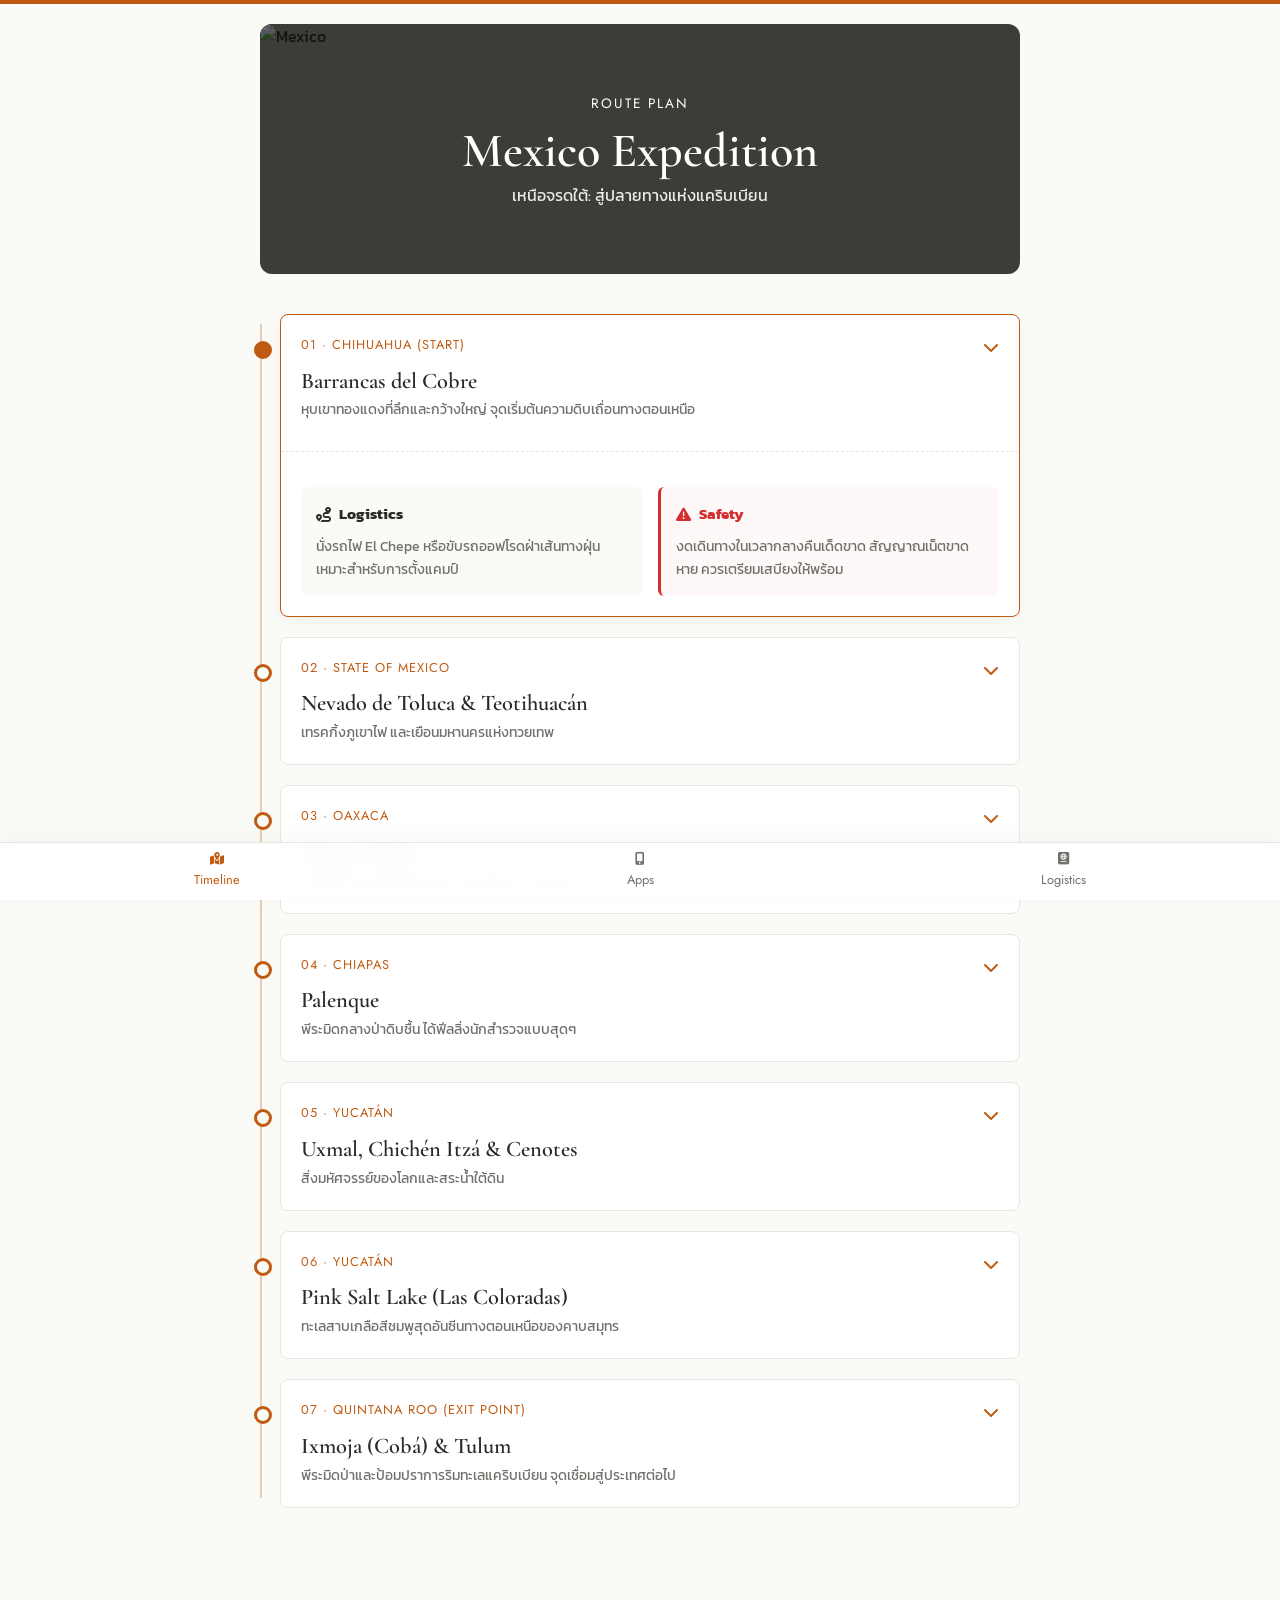
==== commit dc52889b: "Update mexico.html" ====
--- a/mexico.html
+++ b/mexico.html
@@ -13,215 +13,210 @@
   
   <style>
     :root {
-      --bg-color: #FAFAF7;
-      --surface-color: #FFFFFF;
-      --text-main: #2A2A28;
-      --text-muted: #70706C;
-      --accent-primary: #C05A11; /* โทนสีดินเผา Clay/Terracotta เข้ากับละติน */
-      --border-color: #E6E6E2;
-      --danger-color: #D32F2F;
-      --safe-color: #2E7D32;
+      --bg-color: #FAFAF7; --surface-color: #FFFFFF; --text-main: #2A2A28; 
+      --text-muted: #70706C; --accent-primary: #C05A11; --border-color: #E6E6E2;
+      --danger-color: #D32F2F; --safe-color: #2E7D32;
     }
-
     * { box-sizing: border-box; margin: 0; padding: 0; }
-    body { 
-      background-color: var(--bg-color); 
-      color: var(--text-main); 
-      font-family: 'Kanit', sans-serif;
-      line-height: 1.6;
-      padding-bottom: 80px; /* เผื่อพื้นที่ให้ Bottom Nav บนมือถือ */
-    }
-
+    body { background-color: var(--bg-color); color: var(--text-main); font-family: 'Kanit', sans-serif; line-height: 1.6; padding-bottom: 80px; }
     .page { max-width: 800px; margin: 0 auto; padding: 20px; }
     .divider { height: 1px; background-color: var(--border-color); margin: 40px 0; }
 
-    /* Country Hero Banner */
-    .country-hero {
-      position: relative; margin-bottom: 30px; border-radius: 12px;
-      overflow: hidden; min-height: 250px; display: flex;
-      align-items: center; justify-content: center; background-color: #3E3C38;
-    }
+    /* Hero */
+    .country-hero { position: relative; margin-bottom: 30px; border-radius: 12px; overflow: hidden; min-height: 250px; display: flex; align-items: center; justify-content: center; background-color: #3E3C38; }
     .hero-text { position: relative; z-index: 2; text-align: center; color: #fff; width: 90%; }
-    .hero-text h1 { font-family: 'Cormorant Garamond', serif; font-size: 3rem; font-weight: 600; }
-
-    /* --- FEATURE 1: Mobile Bottom Navigation Bar --- */
-    .bottom-nav {
-      position: fixed; bottom: 0; left: 0; right: 0;
-      background-color: rgba(255, 255, 255, 0.95);
-      backdrop-filter: blur(10px);
-      border-top: 1px solid var(--border-color);
-      display: flex; justify-content: space-around;
-      padding: 10px 0; z-index: 999;
-      box-shadow: 0 -4px 20px rgba(0,0,0,0.03);
-    }
-    .bottom-nav a {
-      text-decoration: none; color: var(--text-muted);
-      font-size: 0.8rem; font-family: 'Jost', sans-serif;
-      display: flex; flex-direction: column; align-items: center; gap: 4px;
-    }
-    .bottom-nav a i { font-size: 1.2rem; }
-    .bottom-nav a:hover, .bottom-nav a.active { color: var(--accent-primary); }
-
-    /* --- FEATURE 2: Overland Timeline & Accordion --- */
+    .hero-text h1 { font-family: 'Cormorant Garamond', serif; font-size: 3rem; font-weight: 600; line-height: 1.1; margin-top: 10px; }
+
+    /* Timeline & Accordion */
     .timeline { position: relative; margin: 40px 0; padding-left: 20px; }
-    .timeline::before {
-      content: ''; position: absolute; left: 0; top: 10px; bottom: 10px;
-      width: 2px; background-color: var(--accent-primary); opacity: 0.3;
-    }
-
-    /* ใช้ HTML <details> ทำ Accordion แบบไม่ต้องเขียนพึ่งพา JS */
-    details.timeline-stop {
-      background-color: var(--surface-color);
-      border: 1px solid var(--border-color);
-      border-radius: 8px; margin-bottom: 20px;
-      position: relative; transition: all 0.3s ease;
-    }
-    details.timeline-stop[open] {
-      border-color: var(--accent-primary);
-      box-shadow: 0 4px 20px rgba(0,0,0,0.04);
-    }
-    
-    /* หัวข้อ Accordion (ก่อนกดขยาย) */
-    summary {
-      padding: 20px; list-style: none; cursor: pointer;
-      display: flex; flex-direction: column; position: relative;
-    }
-    summary::-webkit-details-marker { display: none; } /* ซ่อนลูกศรเดิมของเบราว์เซอร์ */
-    
-    /* สร้างจุดกลมๆ บนเส้น Timeline */
-    summary::before {
-      content: ''; position: absolute; left: -27px; top: 26px;
-      width: 12px; height: 12px; border-radius: 50%;
-      background-color: var(--bg-color); border: 3px solid var(--accent-primary);
-      z-index: 2; transition: background-color 0.3s;
-    }
+    .timeline::before { content: ''; position: absolute; left: 0; top: 10px; bottom: 10px; width: 2px; background-color: var(--accent-primary); opacity: 0.3; }
+    
+    details.timeline-stop { background-color: var(--surface-color); border: 1px solid var(--border-color); border-radius: 8px; margin-bottom: 20px; position: relative; transition: all 0.3s ease; }
+    details.timeline-stop[open] { border-color: var(--accent-primary); box-shadow: 0 4px 20px rgba(0,0,0,0.04); }
+    
+    summary { padding: 20px; list-style: none; cursor: pointer; display: flex; flex-direction: column; position: relative; }
+    summary::-webkit-details-marker { display: none; }
+    summary::before { content: ''; position: absolute; left: -27px; top: 26px; width: 12px; height: 12px; border-radius: 50%; background-color: var(--bg-color); border: 3px solid var(--accent-primary); z-index: 2; transition: background-color 0.3s; }
     details.timeline-stop[open] summary::before { background-color: var(--accent-primary); }
 
     .stop-header { display: flex; justify-content: space-between; align-items: flex-start; }
     .stop-meta { font-family: 'Jost', sans-serif; font-size: 0.8rem; color: var(--accent-primary); text-transform: uppercase; letter-spacing: 1px; }
-    .stop-title { font-family: 'Cormorant Garamond', serif; font-size: 1.5rem; font-weight: 600; margin-top: 2px; }
-    .stop-short-desc { font-size: 0.9rem; color: var(--text-muted); margin-top: 5px; }
-    
-    /* เนื้อหาภายในกล่องหลังกดขยายลงมา (Accordion Content) */
+    .stop-title { font-family: 'Cormorant Garamond', serif; font-size: 1.4rem; font-weight: 600; margin-top: 2px; }
+    
     .stop-content { padding: 0 20px 20px 20px; border-top: 1px dashed var(--border-color); margin-top: 10px; padding-top: 20px; }
-    
-    /* การจัดกลุ่มกล่องย่อยข้อมูลเจาะลึก */
     .info-grid { display: grid; grid-template-columns: 1fr; gap: 15px; margin-top: 15px; }
     @media (min-width: 600px) { .info-grid { grid-template-columns: 1fr 1fr; } }
-    
     .info-block { background-color: var(--bg-color); padding: 15px; border-radius: 6px; }
-    .info-block h4 { font-size: 0.95rem; color: var(--text-main); margin-bottom: 8px; display: flex; align-items: center; gap: 8px; }
+    .info-block h4 { font-size: 0.95rem; margin-bottom: 8px; display: flex; align-items: center; gap: 8px; }
     .info-block p { font-size: 0.9rem; color: var(--text-muted); }
-
-    /* ป้ายเตือนข้อควรระวัง (Red Flags) */
     .alert-block { border-left: 3px solid var(--danger-color); background-color: #FFF8F8; }
     .alert-block h4 { color: var(--danger-color); }
-    
-    /* ปุ่มเปิดแผนที่ GPS ลิงก์ด่วน */
-    .maps-btn {
-      display: inline-flex; align-items: center; gap: 6px;
-      padding: 6px 12px; background-color: var(--text-main); color: #fff;
-      text-decoration: none; border-radius: 4px; font-size: 0.8rem; margin-top: 8px;
-      font-family: 'Jost', sans-serif; transition: background-color 0.2s;
-    }
-    .maps-btn:hover { background-color: var(--accent-primary); }
-
-    /* --- FEATURE 3: Horizontal Swipe Cards Container --- */
-    .swipe-container {
-      display: flex; gap: 15px; overflow-x: auto;
-      padding: 10px 5px 20px 5px;
-      scroll-snap-type: x mandatory;
-      -webkit-overflow-scrolling: touch;
-    }
-    .swipe-card {
-      flex: 0 0 260px; scroll-snap-align: start;
-      background-color: var(--surface-color);
-      border: 1px solid var(--border-color); border-radius: 8px;
-      padding: 20px; box-shadow: 0 4px 10px rgba(0,0,0,0.01);
-    }
-    .swipe-card h3 { font-size: 1.1rem; margin-bottom: 10px; display: flex; align-items: center; gap: 8px; }
-    .swipe-card p { font-size: 0.9rem; color: var(--text-muted); }
+
+    /* Bottom Nav */
+    .bottom-nav { position: fixed; bottom: 0; left: 0; right: 0; background-color: rgba(255, 255, 255, 0.95); backdrop-filter: blur(10px); border-top: 1px solid var(--border-color); display: flex; justify-content: space-around; padding: 10px 0; z-index: 999; box-shadow: 0 -4px 20px rgba(0,0,0,0.03); }
+    .bottom-nav a { text-decoration: none; color: var(--text-muted); font-size: 0.8rem; font-family: 'Jost', sans-serif; display: flex; flex-direction: column; align-items: center; gap: 4px; }
+    .bottom-nav a:hover, .bottom-nav a.active { color: var(--accent-primary); }
   </style>
 </head>
 <body>
-
   <div style="height: 4px; background-color: var(--accent-primary);"></div>
-  
   <main class="page">
     
     <div class="country-hero">
+      <img src="https://images.unsplash.com/photo-1518638150340-f706e86654de?auto=format&fit=crop&w=1200&q=80" style="position: absolute; width: 100%; height: 100%; object-fit: cover; filter: brightness(0.4); z-index: 1;" alt="Mexico">
       <div class="hero-text">
-        <span style="font-family: 'Jost', sans-serif; letter-spacing: 2px; font-size: 0.85rem; text-transform: uppercase;">Overland Log</span>
-        <h1>MEXICO MASTER</h1>
+        <span style="font-family: 'Jost', sans-serif; letter-spacing: 2px; font-size: 0.85rem; text-transform: uppercase;">Route Plan</span>
+        <h1>Mexico Expedition</h1>
+        <p style="font-size: 1rem; opacity: 0.9; margin-top: 5px;">เหนือจรดใต้: สู่ปลายทางแห่งแคริบเบียน</p>
       </div>
     </div>
 
-    <p style="font-size: 0.85rem; color: var(--text-muted); text-align: center; margin-bottom: 20px;">💡 บนมือถือ: ลองทดสอบกด "เปิดกล่องประเทศ" หรือ "ปัดเลื่อนแอปการเดินทาง" ด้านล่าง</p>
-
     <section id="timeline-section">
-      <h2 style="font-family: 'Cormorant Garamond', serif; font-size: 1.8rem; margin-bottom: 20px;">The Overland Timeline</h2>
-      
       <div class="timeline">
         
+        <!-- STOP 1: North -->
         <details class="timeline-stop" open>
           <summary>
             <div class="stop-header">
-              <span class="stop-meta">Stop 01 · Chihuahua</span>
-              <span style="font-size: 0.9rem; color: var(--accent-primary);"><i class="fa-solid fa-chevron-down"></i></span>
+              <span class="stop-meta">01 · Chihuahua (Start)</span>
+              <span style="color: var(--accent-primary);"><i class="fa-solid fa-chevron-down"></i></span>
             </div>
             <h3 class="stop-title">Barrancas del Cobre</h3>
-            <p class="stop-short-desc">มหากาพย์หุบเขาทองแดงทางตอนเหนือ ลึกและดิบเถื่อนกว่าแกรนด์แคนยอน</p>
-          </summary>
-          <div class="stop-content">
-            <p style="font-size: 0.95rem; margin-bottom: 15px;">เส้นทางธรรมชาติระดับดิบสุดขั้ว เหมาะสำหรับคนที่ต้องการขับขี่ฝ่าเส้นทางฝุ่นเพื่อลงไปกางเต็นท์สัมผัสความยิ่งใหญ่ใต้หุบเขา</p>
-            
+            <p style="font-size: 0.9rem; color: var(--text-muted);">หุบเขาทองแดงที่ลึกและกว้างใหญ่ จุดเริ่มต้นความดิบเถื่อนทางตอนเหนือ</p>
+          </summary>
+          <div class="stop-content">
             <div class="info-grid">
               <div class="info-block">
-                <h4><i class="fa-solid fa-bus" style="color: var(--accent-primary);"></i> Transit & Terrain</h4>
-                <p><strong>การเดินทาง:</strong> นั่งรถไฟ Scenic Train 'El Chepe' ลัดเลาะขอบเหว หรือขับออฟโรดเข้าทางด่านเหนือ</p>
-                <p style="margin-top: 5px;"><strong>สภาพเส้นทาง:</strong> ทางลูกรังและกรวดหนาช่วง 40 กม. สุดท้าย แนะนำรถยกสูงหรือมอเตอร์ไซค์สายลุย</p>
-              </div>
-              
-              <div class="info-block">
-                <h4><i class="fa-solid fa-camera" style="color: var(--accent-primary);"></i> Photo Spots & GPS</h4>
-                <p><strong>พิกัดลับ:</strong> จุดชมวิวขอบผาตัดตรง Divisadero ท้องฟ้าเปิดช่วงเช้า แสงสาดเข้าหุบเขาสวยที่สุด</p>
-                <a href="https://maps.google.com/?q=27.5256,-107.7405" target="_blank" rel="noopener" class="maps-btn">
-                  <i class="fa-solid fa-map-location-dot"></i> Open in Google Maps
-                </a>
-              </div>
-
-              <div class="info-block">
-                <h4><i class="fa-solid fa-backpack" style="color: var(--accent-primary);"></i> Gear & Plan B</h4>
-                <p><strong>อุปกรณ์:</strong> เสื้อกันลมหนา (กลางคืนอุณหภูมิลดฮวบ), แผนที่แบบ Offline Survival เพราะจุดนี้อับสัญญาณเน็ต</p>
-                <p style="margin-top: 5px;"><strong>แผนสำรอง:</strong> หากทางลงหุบเขาปิดจากดินสไลด์ ให้เปลี่ยนเส้นทางไปชมเมืองเก่า Creel แทน</p>
-              </div>
-
+                <h4><i class="fa-solid fa-route"></i> Logistics</h4>
+                <p>นั่งรถไฟ El Chepe หรือขับรถออฟโรดฝ่าเส้นทางฝุ่น เหมาะสำหรับการตั้งแคมป์</p>
+              </div>
               <div class="info-block alert-block">
-                <h4><i class="fa-solid fa-triangle-exclamation"></i> Red Flags & Safety</h4>
-                <p><strong>คำเตือน:</strong> หลีกเลี่ยงการขับรถหรือเดินทางข้ามเมืองในเขตนี้ช่วงเวลากลางคืนเด็ดขาด สัญญาณโทรศัพท์จะขาดหายเป็นช่วงๆ เติมเสบียงและน้ำมันให้เต็มถังจากจุดจอดก่อนหน้า</p>
-              </div>
-            </div>
-          </div>
-        </details>
-
-        <details class="timeline-stop">
-          <summary>
-            <div class="stop-header">
-              <span class="stop-meta">Stop 02 · State of Mexico</span>
-              <span style="font-size: 0.9rem; color: var(--accent-primary);"><i class="fa-solid fa-chevron-down"></i></span>
-            </div>
-            <h3 class="stop-title">Teotihuacán</h3>
-            <p class="stop-short-desc">มหานครโบราณแห่งทวยเทพและพีระมิดพระอาทิตย์อันยิ่งใหญ่</p>
+                <h4><i class="fa-solid fa-triangle-exclamation"></i> Safety</h4>
+                <p>งดเดินทางในเวลากลางคืนเด็ดขาด สัญญาณเน็ตขาดหาย ควรเตรียมเสบียงให้พร้อม</p>
+              </div>
+            </div>
+          </div>
+        </details>
+
+        <!-- STOP 2: Central Mountains -->
+        <details class="timeline-stop">
+          <summary>
+            <div class="stop-header">
+              <span class="stop-meta">02 · State of Mexico</span>
+              <span style="color: var(--accent-primary);"><i class="fa-solid fa-chevron-down"></i></span>
+            </div>
+            <h3 class="stop-title">Nevado de Toluca & Teotihuacán</h3>
+            <p style="font-size: 0.9rem; color: var(--text-muted);">เทรคกิ้งภูเขาไฟ และเยือนมหานครแห่งทวยเทพ</p>
           </summary>
           <div class="stop-content">
             <div class="info-grid">
               <div class="info-block">
-                <h4><i class="fa-solid fa-bus"></i> Transit & Terrain</h4>
-                <p>นั่งรถบัสโดยสารตรงจากสถานี Terminal del Norte ในเม็กซิโกซิตี้ ขับขี่ลาดยางสบายตลอดทาง</p>
+                <h4><i class="fa-solid fa-person-hiking"></i> Gear</h4>
+                <p>สำหรับ Nevado de Toluca ต้องเตรียมรองเท้าเทรคกิ้งและเสื้อกันลม เพราะลมแรงและหนาวมาก</p>
               </div>
               <div class="info-block alert-block">
-                <h4><i class="fa-solid fa-shield-halved"></i> Rules & Regulations</h4>
-                <p><strong>กฎเหล็ก:</strong> ปัจจุบันห้ามปีนขึ้นไปบนยอดพีระมิดเด็ดขาด และห้ามนำโดรนขึ้นบินหากไม่มีใบอนุญาตพิเศษจาก INAH</p>
+                <h4><i class="fa-solid fa-circle-exclamation"></i> Rules</h4>
+                <p>Teotihuacán ปัจจุบันห้ามปีนยอดพีระมิดแล้ว และงดใช้โดรนหากไม่มีใบอนุญาต</p>
+              </div>
+            </div>
+          </div>
+        </details>
+
+        <!-- STOP 3: South / Oaxaca -->
+        <details class="timeline-stop">
+          <summary>
+            <div class="stop-header">
+              <span class="stop-meta">03 · Oaxaca</span>
+              <span style="color: var(--accent-primary);"><i class="fa-solid fa-chevron-down"></i></span>
+            </div>
+            <h3 class="stop-title">Monte Albán</h3>
+            <p style="font-size: 0.9rem; color: var(--text-muted);">เมืองโบราณบนยอดเขาของชาวซาโปเทค (Zapotec)</p>
+          </summary>
+          <div class="stop-content">
+             <div class="info-grid">
+              <div class="info-block">
+                <h4><i class="fa-solid fa-camera"></i> Photo Spots</h4>
+                <p>วิวพาโนรามาจากยอดเขาช่วงบ่ายแก่ๆ จะเห็นเงาตกกระทบลานกว้างสวยงามมาก</p>
+              </div>
+            </div>
+          </div>
+        </details>
+
+        <!-- STOP 4: Chiapas Jungle -->
+        <details class="timeline-stop">
+          <summary>
+            <div class="stop-header">
+              <span class="stop-meta">04 · Chiapas</span>
+              <span style="color: var(--accent-primary);"><i class="fa-solid fa-chevron-down"></i></span>
+            </div>
+            <h3 class="stop-title">Palenque</h3>
+            <p style="font-size: 0.9rem; color: var(--text-muted);">พีระมิดกลางป่าดิบชื้น ได้ฟีลลิ่งนักสำรวจแบบสุดๆ</p>
+          </summary>
+          <div class="stop-content">
+             <div class="info-grid">
+              <div class="info-block">
+                <h4><i class="fa-solid fa-bug"></i> Gear Check</h4>
+                <p>อากาศร้อนชื้นและแมลงเยอะมาก สเปรย์กันยุงเขตร้อนและน้ำดื่มคือสิ่งจำเป็น</p>
+              </div>
+            </div>
+          </div>
+        </details>
+
+        <!-- STOP 5: Yucatan Peninsula (West) -->
+        <details class="timeline-stop">
+          <summary>
+            <div class="stop-header">
+              <span class="stop-meta">05 · Yucatán</span>
+              <span style="color: var(--accent-primary);"><i class="fa-solid fa-chevron-down"></i></span>
+            </div>
+            <h3 class="stop-title">Uxmal, Chichén Itzá & Cenotes</h3>
+            <p style="font-size: 0.9rem; color: var(--text-muted);">สิ่งมหัศจรรย์ของโลกและสระน้ำใต้ดิน</p>
+          </summary>
+          <div class="stop-content">
+            <div class="info-grid">
+              <div class="info-block">
+                <h4><i class="fa-solid fa-water"></i> Eco Rule</h4>
+                <p>ก่อนลงว่ายน้ำใน Cenote บังคับให้อาบน้ำล้างตัว และห้ามใช้ครีมกันแดดที่มีสารเคมีเด็ดขาด</p>
+              </div>
+            </div>
+          </div>
+        </details>
+
+        <!-- STOP 6: Yucatan Peninsula (North Coast) -->
+        <details class="timeline-stop">
+          <summary>
+            <div class="stop-header">
+              <span class="stop-meta">06 · Yucatán</span>
+              <span style="color: var(--accent-primary);"><i class="fa-solid fa-chevron-down"></i></span>
+            </div>
+            <h3 class="stop-title">Pink Salt Lake (Las Coloradas)</h3>
+            <p style="font-size: 0.9rem; color: var(--text-muted);">ทะเลสาบเกลือสีชมพูสุดอันซีนทางตอนเหนือของคาบสมุทร</p>
+          </summary>
+          <div class="stop-content">
+             <div class="info-grid">
+              <div class="info-block">
+                <h4><i class="fa-solid fa-sun"></i> Best Light</h4>
+                <p>สีชมพูจะชัดที่สุดตอนแดดจัดช่วงเที่ยงถึงบ่าย ห้ามลงเล่นน้ำเนื่องจากความเค็มระดับสูง</p>
+              </div>
+            </div>
+          </div>
+        </details>
+
+        <!-- STOP 7: Quintana Roo (End) -->
+        <details class="timeline-stop">
+          <summary>
+            <div class="stop-header">
+              <span class="stop-meta">07 · Quintana Roo (Exit Point)</span>
+              <span style="color: var(--accent-primary);"><i class="fa-solid fa-chevron-down"></i></span>
+            </div>
+            <h3 class="stop-title">Ixmoja (Cobá) & Tulum</h3>
+            <p style="font-size: 0.9rem; color: var(--text-muted);">พีระมิดป่าและป้อมปราการริมทะเลแคริบเบียน จุดเชื่อมสู่ประเทศต่อไป</p>
+          </summary>
+          <div class="stop-content">
+             <div class="info-grid">
+              <div class="info-block">
+                <h4><i class="fa-solid fa-passport"></i> Next Destination</h4>
+                <p>จาก Tulum สามารถใช้บริการรถบัสข้ามแดนลงใต้สู่ Belize เพื่อทะลุอเมริกากลาง หรือไปสนามบิน Cancun เพื่อบินตรงสู่โคลอมเบีย</p>
               </div>
             </div>
           </div>
@@ -230,59 +225,12 @@
       </div>
     </section>
 
-    <div class="divider" id="apps-section"></div>
-
-    <section>
-      <h2 style="font-family: 'Cormorant Garamond', serif; font-size: 1.8rem; margin-bottom: 10px;">Digital Survival Kit</h2>
-      <p style="font-size: 0.9rem; color: var(--text-muted); margin-bottom: 15px;">แอปพลิเคชันที่แนะนำให้ดาวน์โหลดติดเครื่องไว้ล่วงหน้า</p>
-      
-      <div class="swipe-container">
-        <div class="swipe-card">
-          <h3><i class="fa-brands fa-whatsapp" style="color: #25D366;"></i> WhatsApp</h3>
-          <p>แอปสื่อสารหลักของละตินอเมริกา ใช้สำหรับติดต่อที่พัก รถเช่า และไกด์ท้องถิ่น (สำคัญเท่า LINE ของไทย)</p>
-        </div>
-        <div class="swipe-card">
-          <h3><i class="fa-solid fa-car" style="color: #FF7D00;"></i> DiDi / Uber</h3>
-          <p>ใช้เรียกยานพาหนะในเขตเมืองใหญ่ ปลอดภัย คุมราคาได้ดีกว่าการโบกเรียกแท็กซี่เถื่อนตามข้างทาง</p>
-        </div>
-        <div class="swipe-card">
-          <h3><i class="fa-solid fa-language" style="color: #4285F4;"></i> Google Translate</h3>
-          <p>ย้ำเตือนให้ดาวน์โหลด <strong>"แพ็กเกจภาษาสเปนแบบออฟไลน์"</strong> เก็บไว้ล่วงหน้าเพื่อใช้งานในจุดอับสัญญาณเน็ต</p>
-        </div>
-      </div>
-    </section>
-
-    <div class="divider" id="logistics-section"></div>
-
-    <section style="margin-bottom: 40px;">
-      <h2 style="font-family: 'Cormorant Garamond', serif; font-size: 1.8rem; margin-bottom: 20px;">Logistics & Border Rules</h2>
-      
-      <div style="background-color: var(--surface-color); border: 1px solid var(--border-color); border-radius: 8px; padding: 25px;">
-        <h4 style="margin-bottom: 10px; font-weight: 500;"><i class="fa-solid fa-wallet" style="color: var(--accent-primary);"></i> Money & Budget Strategy</h4>
-        <p style="font-size: 0.95rem; color: var(--text-muted); margin-bottom: 15px;">ในแถบพื้นที่ชนบทหรือซากประวัติศาสตร์ <strong>"Cash is King"</strong> แนะนำให้พกเงินสดเปโซติดตัวไว้เสมอ วัฒนธรรมการให้ทิป (Propina) ตามร้านอาหารปกติจะอยู่ที่ประมาณ 10-15% ของค่าอาหาร</p>
-        
-        <h4 style="margin-bottom: 10px; font-weight: 500;"><i class="fa-solid fa-square-parking" style="color: var(--accent-primary);"></i> Basecamp & Secure Parking</h4>
-        <p style="font-size: 0.95rem; color: var(--text-muted);">สำหรับนักเดินทางที่ขับรถแคมป์ปิ้งหรือมีสัมภาระเยอะ ควรเลือกที่พักที่มีระบบที่จอดรถปิดมิดชิด (Estacionamiento Privado) เพื่อป้องกันการโจรกรรมงัดแงะกระเป๋าเดินทาง</p>
-      </div>
-    </section>
-
-    <p style="text-align: center; font-size: 0.8rem; color: var(--text-muted); margin-top: 40px;">© 2026 Bank's Travelogue · Master Framework v1</p>
-
   </main>
 
-  <nav class="bottom-nav" aria-label="Mobile Navigation">
-    <a href="#timeline-section" class="active">
-      <i class="fa-solid fa-map-location-dot"></i>
-      <span>Timeline</span>
-    </a>
-    <a href="#apps-section">
-      <i class="fa-solid fa-mobile-screen-button"></i>
-      <span>Apps</span>
-    </a>
-    <a href="#logistics-section">
-      <i class="fa-solid fa-passport"></i>
-      <span>Logistics</span>
-    </a>
+  <nav class="bottom-nav">
+    <a href="#timeline-section" class="active"><i class="fa-solid fa-map-location-dot"></i><span>Timeline</span></a>
+    <a href="#"><i class="fa-solid fa-mobile-screen-button"></i><span>Apps</span></a>
+    <a href="#"><i class="fa-solid fa-passport"></i><span>Logistics</span></a>
   </nav>
 
 </body>
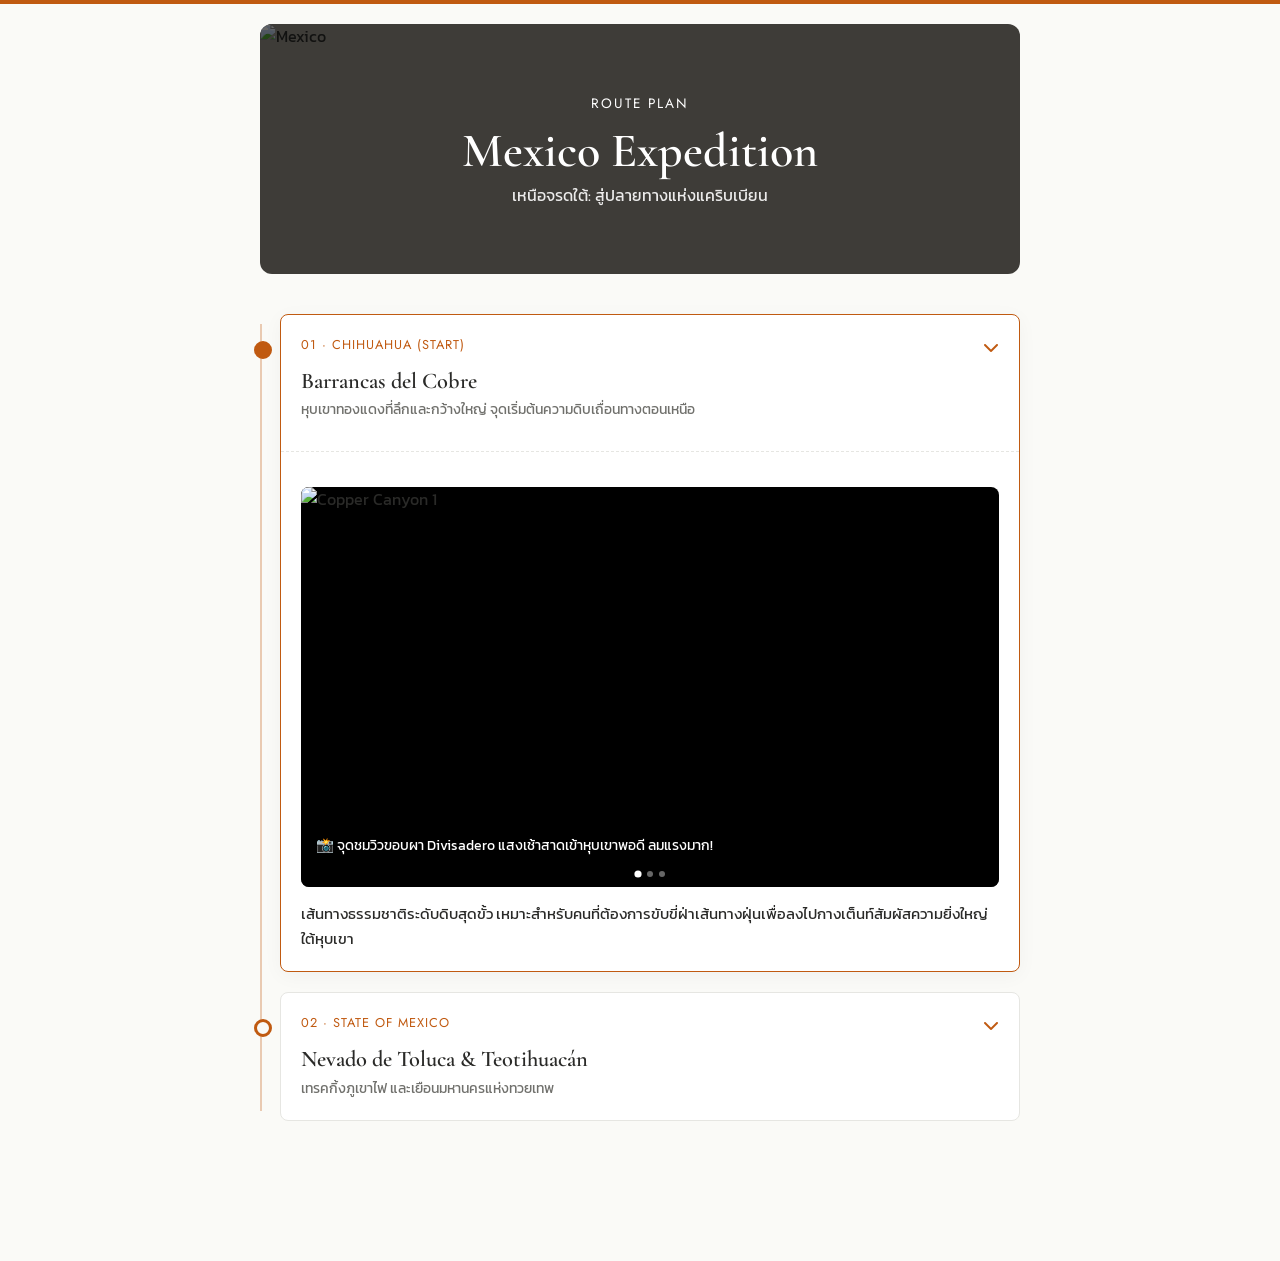
==== commit 5834b26c: "Update mexico.html" ====
--- a/mexico.html
+++ b/mexico.html
@@ -12,50 +12,88 @@
   <link rel="stylesheet" href="https://cdnjs.cloudflare.com/ajax/libs/font-awesome/6.4.2/css/all.min.css">
   
   <style>
-    :root {
-      --bg-color: #FAFAF7; --surface-color: #FFFFFF; --text-main: #2A2A28; 
-      --text-muted: #70706C; --accent-primary: #C05A11; --border-color: #E6E6E2;
-      --danger-color: #D32F2F; --safe-color: #2E7D32;
-    }
+    /* (CSS เดิมทั้งหมด) */
+    :root { --bg-color: #FAFAF7; --surface-color: #FFFFFF; --text-main: #2A2A28; --text-muted: #70706C; --accent-primary: #C05A11; --border-color: #E6E6E2; --danger-color: #D32F2F; }
     * { box-sizing: border-box; margin: 0; padding: 0; }
     body { background-color: var(--bg-color); color: var(--text-main); font-family: 'Kanit', sans-serif; line-height: 1.6; padding-bottom: 80px; }
     .page { max-width: 800px; margin: 0 auto; padding: 20px; }
-    .divider { height: 1px; background-color: var(--border-color); margin: 40px 0; }
-
-    /* Hero */
     .country-hero { position: relative; margin-bottom: 30px; border-radius: 12px; overflow: hidden; min-height: 250px; display: flex; align-items: center; justify-content: center; background-color: #3E3C38; }
     .hero-text { position: relative; z-index: 2; text-align: center; color: #fff; width: 90%; }
     .hero-text h1 { font-family: 'Cormorant Garamond', serif; font-size: 3rem; font-weight: 600; line-height: 1.1; margin-top: 10px; }
-
-    /* Timeline & Accordion */
     .timeline { position: relative; margin: 40px 0; padding-left: 20px; }
     .timeline::before { content: ''; position: absolute; left: 0; top: 10px; bottom: 10px; width: 2px; background-color: var(--accent-primary); opacity: 0.3; }
-    
     details.timeline-stop { background-color: var(--surface-color); border: 1px solid var(--border-color); border-radius: 8px; margin-bottom: 20px; position: relative; transition: all 0.3s ease; }
     details.timeline-stop[open] { border-color: var(--accent-primary); box-shadow: 0 4px 20px rgba(0,0,0,0.04); }
-    
     summary { padding: 20px; list-style: none; cursor: pointer; display: flex; flex-direction: column; position: relative; }
     summary::-webkit-details-marker { display: none; }
     summary::before { content: ''; position: absolute; left: -27px; top: 26px; width: 12px; height: 12px; border-radius: 50%; background-color: var(--bg-color); border: 3px solid var(--accent-primary); z-index: 2; transition: background-color 0.3s; }
     details.timeline-stop[open] summary::before { background-color: var(--accent-primary); }
-
     .stop-header { display: flex; justify-content: space-between; align-items: flex-start; }
     .stop-meta { font-family: 'Jost', sans-serif; font-size: 0.8rem; color: var(--accent-primary); text-transform: uppercase; letter-spacing: 1px; }
     .stop-title { font-family: 'Cormorant Garamond', serif; font-size: 1.4rem; font-weight: 600; margin-top: 2px; }
-    
     .stop-content { padding: 0 20px 20px 20px; border-top: 1px dashed var(--border-color); margin-top: 10px; padding-top: 20px; }
-    .info-grid { display: grid; grid-template-columns: 1fr; gap: 15px; margin-top: 15px; }
-    @media (min-width: 600px) { .info-grid { grid-template-columns: 1fr 1fr; } }
-    .info-block { background-color: var(--bg-color); padding: 15px; border-radius: 6px; }
-    .info-block h4 { font-size: 0.95rem; margin-bottom: 8px; display: flex; align-items: center; gap: 8px; }
-    .info-block p { font-size: 0.9rem; color: var(--text-muted); }
-    .alert-block { border-left: 3px solid var(--danger-color); background-color: #FFF8F8; }
-    .alert-block h4 { color: var(--danger-color); }
-
-    /* Bottom Nav */
-    .bottom-nav { position: fixed; bottom: 0; left: 0; right: 0; background-color: rgba(255, 255, 255, 0.95); backdrop-filter: blur(10px); border-top: 1px solid var(--border-color); display: flex; justify-content: space-around; padding: 10px 0; z-index: 999; box-shadow: 0 -4px 20px rgba(0,0,0,0.03); }
-    .bottom-nav a { text-decoration: none; color: var(--text-muted); font-size: 0.8rem; font-family: 'Jost', sans-serif; display: flex; flex-direction: column; align-items: center; gap: 4px; }
-    .bottom-nav a:hover, .bottom-nav a.active { color: var(--accent-primary); }
+    
+    /* =========================================
+       ✨ เพิ่ม CSS สำหรับแกลเลอรีสไตล์ Instagram
+       ========================================= */
+    .ig-carousel {
+      margin: 15px 0;
+      position: relative;
+      border-radius: 8px;
+      overflow: hidden;
+      background: #000;
+    }
+    
+    .ig-slides {
+      display: flex;
+      overflow-x: auto;
+      scroll-snap-type: x mandatory;
+      -webkit-overflow-scrolling: touch;
+      scrollbar-width: none; /* ซ่อน Scrollbar (Firefox) */
+    }
+    .ig-slides::-webkit-scrollbar { display: none; } /* ซ่อน Scrollbar (Chrome/Safari) */
+    
+    .ig-slide {
+      flex: 0 0 100%;
+      scroll-snap-align: center;
+      position: relative;
+    }
+    
+    /* รูปภาพให้เป็นสัดส่วน 4:5 แบบ IG (ปรับลดความสูงได้ตามชอบ) */
+    .ig-slide img {
+      width: 100%;
+      height: 400px; 
+      object-fit: cover;
+      display: block;
+    }
+    
+    /* แถบคำบรรยายใต้ภาพ */
+    .ig-caption {
+      background: rgba(0, 0, 0, 0.7);
+      color: #fff;
+      padding: 12px 15px 30px 15px; /* เผื่อพื้นที่ด้านล่างให้จุดไข่ปลา */
+      font-size: 0.9rem;
+      position: absolute;
+      bottom: 0; left: 0; right: 0;
+    }
+
+    /* จุดไข่ปลา (Dots Indicator) */
+    .ig-dots {
+      position: absolute;
+      bottom: 10px;
+      left: 0; right: 0;
+      display: flex;
+      justify-content: center;
+      gap: 6px;
+      z-index: 10;
+    }
+    .ig-dot {
+      width: 6px; height: 6px;
+      border-radius: 50%;
+      background-color: rgba(255, 255, 255, 0.4);
+      transition: background-color 0.3s ease;
+    }
+    .ig-dot.active { background-color: #fff; transform: scale(1.2); }
   </style>
 </head>
 <body>
@@ -74,7 +112,7 @@
     <section id="timeline-section">
       <div class="timeline">
         
-        <!-- STOP 1: North -->
+        <!-- STOP 1: ใส่ระบบ IG Gallery เข้าไป -->
         <details class="timeline-stop" open>
           <summary>
             <div class="stop-header">
@@ -84,21 +122,48 @@
             <h3 class="stop-title">Barrancas del Cobre</h3>
             <p style="font-size: 0.9rem; color: var(--text-muted);">หุบเขาทองแดงที่ลึกและกว้างใหญ่ จุดเริ่มต้นความดิบเถื่อนทางตอนเหนือ</p>
           </summary>
+          
           <div class="stop-content">
-            <div class="info-grid">
-              <div class="info-block">
-                <h4><i class="fa-solid fa-route"></i> Logistics</h4>
-                <p>นั่งรถไฟ El Chepe หรือขับรถออฟโรดฝ่าเส้นทางฝุ่น เหมาะสำหรับการตั้งแคมป์</p>
+            
+            <!-- 📸 ระบบ Photo Gallery สไตล์ IG -->
+            <div class="ig-carousel">
+              <!-- กล่องใส่รูป เลื่อนปัดซ้ายขวาได้ -->
+              <div class="ig-slides">
+                
+                <!-- รูปที่ 1 -->
+                <div class="ig-slide">
+                  <img src="https://images.unsplash.com/photo-1517436073-3b1b1178a55b?auto=format&fit=crop&w=800&q=80" alt="Copper Canyon 1">
+                  <div class="ig-caption">📸 จุดชมวิวขอบผา Divisadero แสงเช้าสาดเข้าหุบเขาพอดี ลมแรงมาก!</div>
+                </div>
+                
+                <!-- รูปที่ 2 -->
+                <div class="ig-slide">
+                  <img src="https://images.unsplash.com/photo-1534067783941-51c9c23ecefd?auto=format&fit=crop&w=800&q=80" alt="Copper Canyon 2">
+                  <div class="ig-caption">🚂 รถไฟ El Chepe ลัดเลาะริมหน้าผา เส้นทางนี้ใช้เวลาเดินทางกว่า 9 ชั่วโมง</div>
+                </div>
+
+                <!-- รูปที่ 3 -->
+                <div class="ig-slide">
+                  <img src="https://images.unsplash.com/photo-1469854523086-cc02fe5d8800?auto=format&fit=crop&w=800&q=80" alt="Copper Canyon 3">
+                  <div class="ig-caption">⛺ พิกัดกางเต็นท์คืนแรก อากาศหนาวจับใจแต่ดาวชัดมาก</div>
+                </div>
+                
               </div>
-              <div class="info-block alert-block">
-                <h4><i class="fa-solid fa-triangle-exclamation"></i> Safety</h4>
-                <p>งดเดินทางในเวลากลางคืนเด็ดขาด สัญญาณเน็ตขาดหาย ควรเตรียมเสบียงให้พร้อม</p>
+              
+              <!-- จุดไข่ปลา (Dots) -->
+              <div class="ig-dots">
+                <span class="ig-dot active"></span>
+                <span class="ig-dot"></span>
+                <span class="ig-dot"></span>
               </div>
             </div>
+            <!-- จบแกลเลอรี -->
+
+            <p style="font-size: 0.95rem; margin-top: 15px; color: var(--text-main);">เส้นทางธรรมชาติระดับดิบสุดขั้ว เหมาะสำหรับคนที่ต้องการขับขี่ฝ่าเส้นทางฝุ่นเพื่อลงไปกางเต็นท์สัมผัสความยิ่งใหญ่ใต้หุบเขา</p>
           </div>
         </details>
 
-        <!-- STOP 2: Central Mountains -->
+        <!-- ที่เหลือคือสถานที่อื่นๆ (สมมติว่ายังมีอยู่เหมือนโค้ดก่อนหน้า) -->
         <details class="timeline-stop">
           <summary>
             <div class="stop-header">
@@ -109,129 +174,40 @@
             <p style="font-size: 0.9rem; color: var(--text-muted);">เทรคกิ้งภูเขาไฟ และเยือนมหานครแห่งทวยเทพ</p>
           </summary>
           <div class="stop-content">
-            <div class="info-grid">
-              <div class="info-block">
-                <h4><i class="fa-solid fa-person-hiking"></i> Gear</h4>
-                <p>สำหรับ Nevado de Toluca ต้องเตรียมรองเท้าเทรคกิ้งและเสื้อกันลม เพราะลมแรงและหนาวมาก</p>
-              </div>
-              <div class="info-block alert-block">
-                <h4><i class="fa-solid fa-circle-exclamation"></i> Rules</h4>
-                <p>Teotihuacán ปัจจุบันห้ามปีนยอดพีระมิดแล้ว และงดใช้โดรนหากไม่มีใบอนุญาต</p>
-              </div>
-            </div>
+             <p>รออัปเดตรูปภาพหลังการเดินทาง...</p>
           </div>
         </details>
 
-        <!-- STOP 3: South / Oaxaca -->
-        <details class="timeline-stop">
-          <summary>
-            <div class="stop-header">
-              <span class="stop-meta">03 · Oaxaca</span>
-              <span style="color: var(--accent-primary);"><i class="fa-solid fa-chevron-down"></i></span>
-            </div>
-            <h3 class="stop-title">Monte Albán</h3>
-            <p style="font-size: 0.9rem; color: var(--text-muted);">เมืองโบราณบนยอดเขาของชาวซาโปเทค (Zapotec)</p>
-          </summary>
-          <div class="stop-content">
-             <div class="info-grid">
-              <div class="info-block">
-                <h4><i class="fa-solid fa-camera"></i> Photo Spots</h4>
-                <p>วิวพาโนรามาจากยอดเขาช่วงบ่ายแก่ๆ จะเห็นเงาตกกระทบลานกว้างสวยงามมาก</p>
-              </div>
-            </div>
-          </div>
-        </details>
-
-        <!-- STOP 4: Chiapas Jungle -->
-        <details class="timeline-stop">
-          <summary>
-            <div class="stop-header">
-              <span class="stop-meta">04 · Chiapas</span>
-              <span style="color: var(--accent-primary);"><i class="fa-solid fa-chevron-down"></i></span>
-            </div>
-            <h3 class="stop-title">Palenque</h3>
-            <p style="font-size: 0.9rem; color: var(--text-muted);">พีระมิดกลางป่าดิบชื้น ได้ฟีลลิ่งนักสำรวจแบบสุดๆ</p>
-          </summary>
-          <div class="stop-content">
-             <div class="info-grid">
-              <div class="info-block">
-                <h4><i class="fa-solid fa-bug"></i> Gear Check</h4>
-                <p>อากาศร้อนชื้นและแมลงเยอะมาก สเปรย์กันยุงเขตร้อนและน้ำดื่มคือสิ่งจำเป็น</p>
-              </div>
-            </div>
-          </div>
-        </details>
-
-        <!-- STOP 5: Yucatan Peninsula (West) -->
-        <details class="timeline-stop">
-          <summary>
-            <div class="stop-header">
-              <span class="stop-meta">05 · Yucatán</span>
-              <span style="color: var(--accent-primary);"><i class="fa-solid fa-chevron-down"></i></span>
-            </div>
-            <h3 class="stop-title">Uxmal, Chichén Itzá & Cenotes</h3>
-            <p style="font-size: 0.9rem; color: var(--text-muted);">สิ่งมหัศจรรย์ของโลกและสระน้ำใต้ดิน</p>
-          </summary>
-          <div class="stop-content">
-            <div class="info-grid">
-              <div class="info-block">
-                <h4><i class="fa-solid fa-water"></i> Eco Rule</h4>
-                <p>ก่อนลงว่ายน้ำใน Cenote บังคับให้อาบน้ำล้างตัว และห้ามใช้ครีมกันแดดที่มีสารเคมีเด็ดขาด</p>
-              </div>
-            </div>
-          </div>
-        </details>
-
-        <!-- STOP 6: Yucatan Peninsula (North Coast) -->
-        <details class="timeline-stop">
-          <summary>
-            <div class="stop-header">
-              <span class="stop-meta">06 · Yucatán</span>
-              <span style="color: var(--accent-primary);"><i class="fa-solid fa-chevron-down"></i></span>
-            </div>
-            <h3 class="stop-title">Pink Salt Lake (Las Coloradas)</h3>
-            <p style="font-size: 0.9rem; color: var(--text-muted);">ทะเลสาบเกลือสีชมพูสุดอันซีนทางตอนเหนือของคาบสมุทร</p>
-          </summary>
-          <div class="stop-content">
-             <div class="info-grid">
-              <div class="info-block">
-                <h4><i class="fa-solid fa-sun"></i> Best Light</h4>
-                <p>สีชมพูจะชัดที่สุดตอนแดดจัดช่วงเที่ยงถึงบ่าย ห้ามลงเล่นน้ำเนื่องจากความเค็มระดับสูง</p>
-              </div>
-            </div>
-          </div>
-        </details>
-
-        <!-- STOP 7: Quintana Roo (End) -->
-        <details class="timeline-stop">
-          <summary>
-            <div class="stop-header">
-              <span class="stop-meta">07 · Quintana Roo (Exit Point)</span>
-              <span style="color: var(--accent-primary);"><i class="fa-solid fa-chevron-down"></i></span>
-            </div>
-            <h3 class="stop-title">Ixmoja (Cobá) & Tulum</h3>
-            <p style="font-size: 0.9rem; color: var(--text-muted);">พีระมิดป่าและป้อมปราการริมทะเลแคริบเบียน จุดเชื่อมสู่ประเทศต่อไป</p>
-          </summary>
-          <div class="stop-content">
-             <div class="info-grid">
-              <div class="info-block">
-                <h4><i class="fa-solid fa-passport"></i> Next Destination</h4>
-                <p>จาก Tulum สามารถใช้บริการรถบัสข้ามแดนลงใต้สู่ Belize เพื่อทะลุอเมริกากลาง หรือไปสนามบิน Cancun เพื่อบินตรงสู่โคลอมเบีย</p>
-              </div>
-            </div>
-          </div>
-        </details>
-
       </div>
     </section>
 
   </main>
 
-  <nav class="bottom-nav">
-    <a href="#timeline-section" class="active"><i class="fa-solid fa-map-location-dot"></i><span>Timeline</span></a>
-    <a href="#"><i class="fa-solid fa-mobile-screen-button"></i><span>Apps</span></a>
-    <a href="#"><i class="fa-solid fa-passport"></i><span>Logistics</span></a>
-  </nav>
+  <!-- =========================================
+       ✨ Script เล็กๆ สำหรับเปลี่ยนจุดไข่ปลาตอนปัดรูป
+       ========================================= -->
+  <script>
+    document.addEventListener("DOMContentLoaded", () => {
+      const carousels = document.querySelectorAll('.ig-carousel');
+      
+      carousels.forEach(carousel => {
+        const slides = carousel.querySelector('.ig-slides');
+        const dots = carousel.querySelectorAll('.ig-dot');
+        
+        slides.addEventListener('scroll', () => {
+          // คำนวณว่าตอนนี้ปัดมาถึงรูปที่เท่าไหร่แล้ว
+          let scrollPosition = slides.scrollLeft;
+          let slideWidth = slides.clientWidth;
+          let activeIndex = Math.round(scrollPosition / slideWidth);
+          
+          // เปลี่ยนสีจุดไข่ปลาให้ตรงกับรูป
+          dots.forEach((dot, index) => {
+            dot.classList.toggle('active', index === activeIndex);
+          });
+        });
+      });
+    });
+  </script>
 
 </body>
 </html>
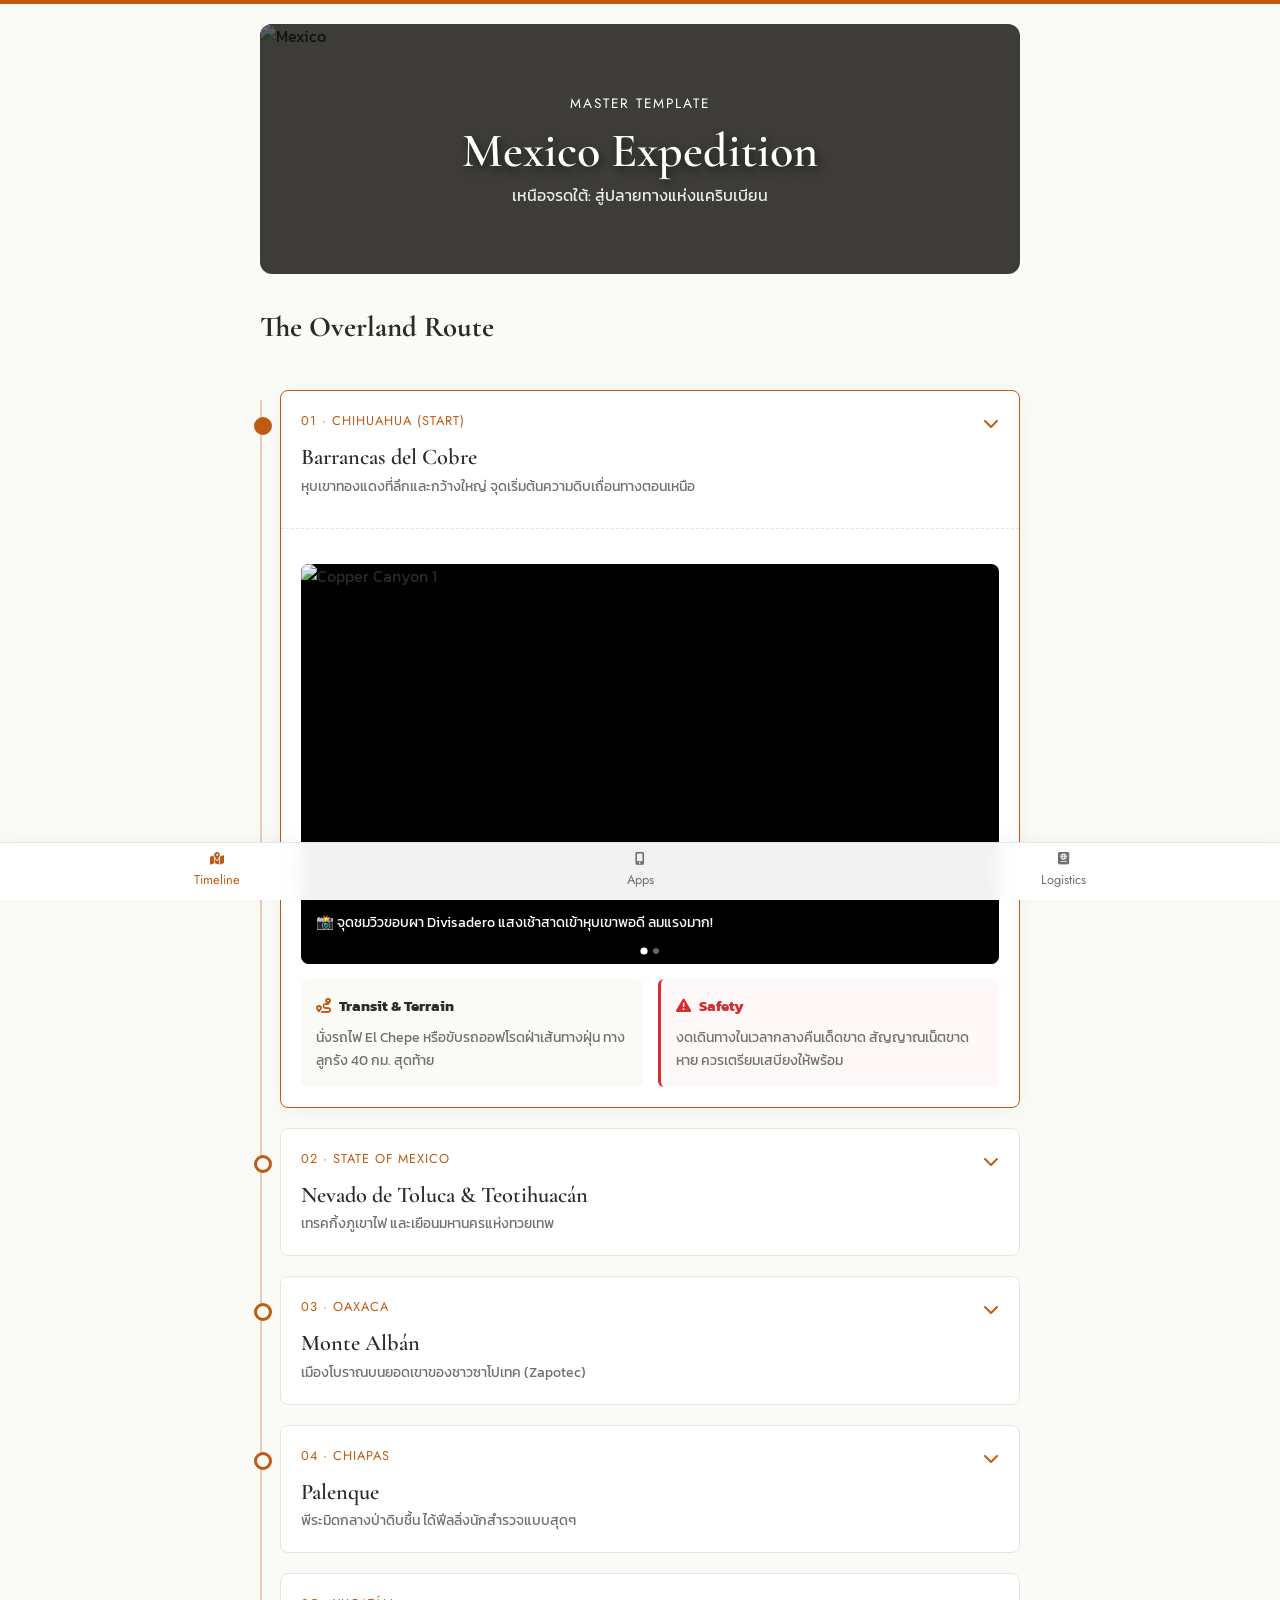
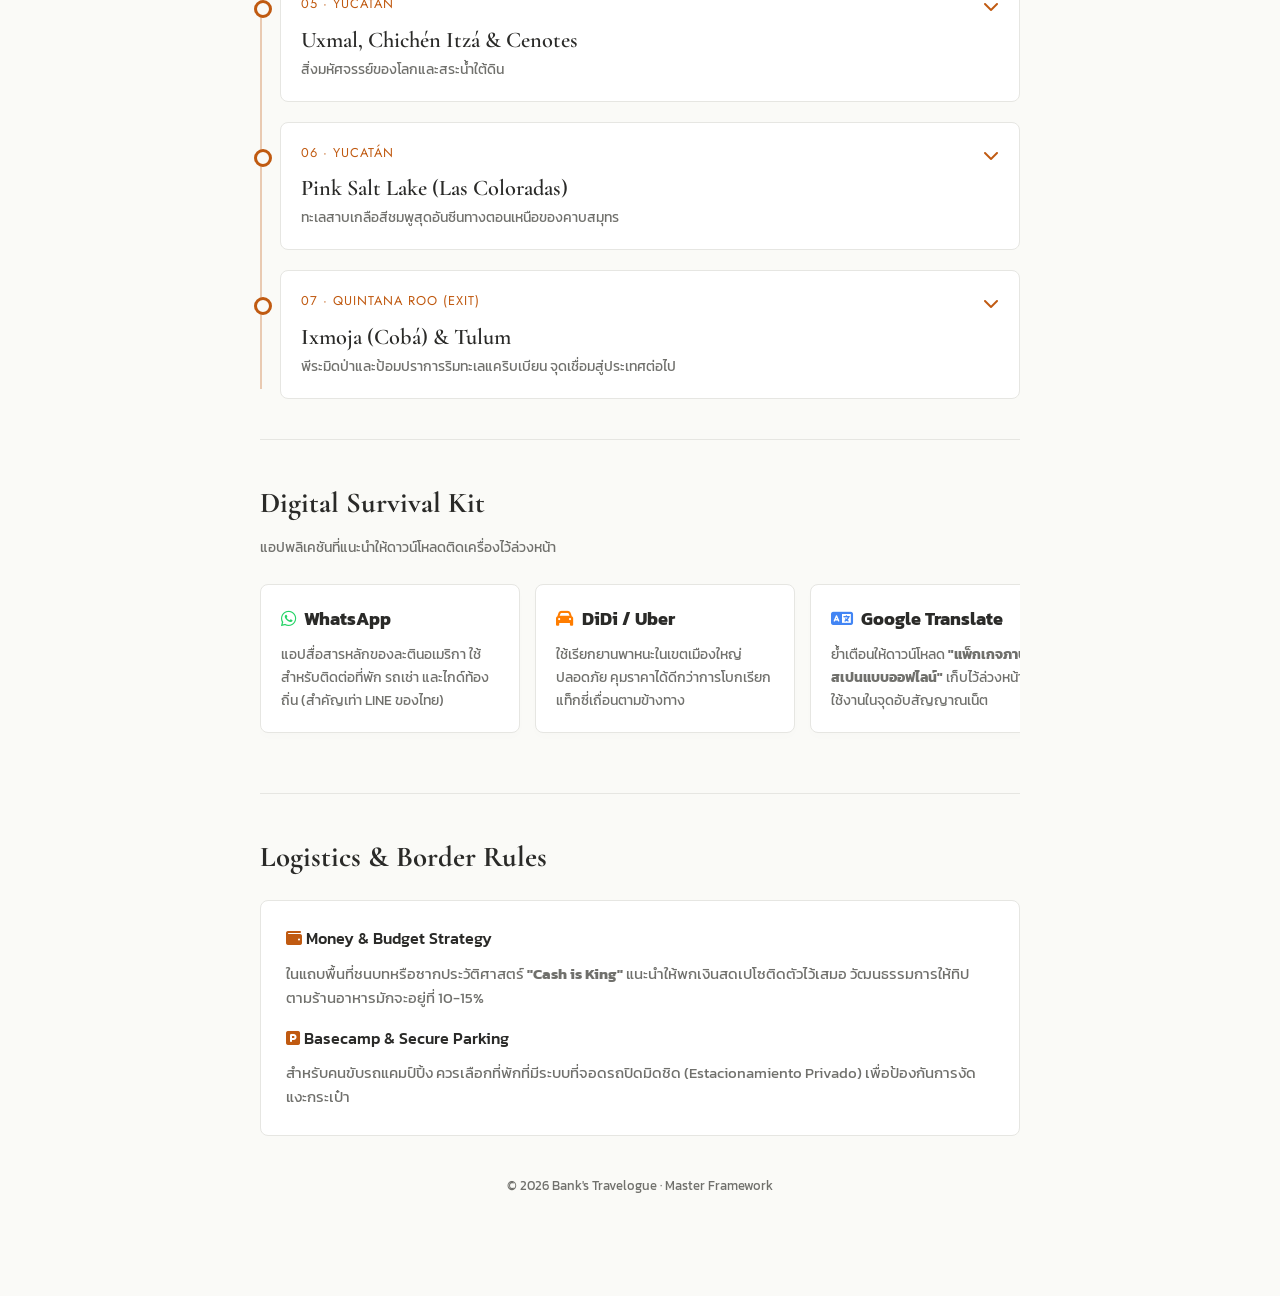
==== commit 4c3bef3d: "Update mexico.html" ====
--- a/mexico.html
+++ b/mexico.html
@@ -12,14 +12,22 @@
   <link rel="stylesheet" href="https://cdnjs.cloudflare.com/ajax/libs/font-awesome/6.4.2/css/all.min.css">
   
   <style>
-    /* (CSS เดิมทั้งหมด) */
-    :root { --bg-color: #FAFAF7; --surface-color: #FFFFFF; --text-main: #2A2A28; --text-muted: #70706C; --accent-primary: #C05A11; --border-color: #E6E6E2; --danger-color: #D32F2F; }
+    :root {
+      --bg-color: #FAFAF7; --surface-color: #FFFFFF; --text-main: #2A2A28; 
+      --text-muted: #70706C; --accent-primary: #C05A11; --border-color: #E6E6E2;
+      --danger-color: #D32F2F; --safe-color: #2E7D32;
+    }
     * { box-sizing: border-box; margin: 0; padding: 0; }
-    body { background-color: var(--bg-color); color: var(--text-main); font-family: 'Kanit', sans-serif; line-height: 1.6; padding-bottom: 80px; }
+    body { background-color: var(--bg-color); color: var(--text-main); font-family: 'Kanit', sans-serif; line-height: 1.6; padding-bottom: 80px; scroll-behavior: smooth; }
     .page { max-width: 800px; margin: 0 auto; padding: 20px; }
+    .divider { height: 1px; background-color: var(--border-color); margin: 40px 0; }
+
+    /* Hero */
     .country-hero { position: relative; margin-bottom: 30px; border-radius: 12px; overflow: hidden; min-height: 250px; display: flex; align-items: center; justify-content: center; background-color: #3E3C38; }
     .hero-text { position: relative; z-index: 2; text-align: center; color: #fff; width: 90%; }
-    .hero-text h1 { font-family: 'Cormorant Garamond', serif; font-size: 3rem; font-weight: 600; line-height: 1.1; margin-top: 10px; }
+    .hero-text h1 { font-family: 'Cormorant Garamond', serif; font-size: 3rem; font-weight: 600; line-height: 1.1; margin-top: 10px; text-shadow: 2px 4px 10px rgba(0,0,0,0.6); }
+
+    /* Timeline & Accordion */
     .timeline { position: relative; margin: 40px 0; padding-left: 20px; }
     .timeline::before { content: ''; position: absolute; left: 0; top: 10px; bottom: 10px; width: 2px; background-color: var(--accent-primary); opacity: 0.3; }
     details.timeline-stop { background-color: var(--surface-color); border: 1px solid var(--border-color); border-radius: 8px; margin-bottom: 20px; position: relative; transition: all 0.3s ease; }
@@ -33,86 +41,60 @@
     .stop-title { font-family: 'Cormorant Garamond', serif; font-size: 1.4rem; font-weight: 600; margin-top: 2px; }
     .stop-content { padding: 0 20px 20px 20px; border-top: 1px dashed var(--border-color); margin-top: 10px; padding-top: 20px; }
     
-    /* =========================================
-       ✨ เพิ่ม CSS สำหรับแกลเลอรีสไตล์ Instagram
-       ========================================= */
-    .ig-carousel {
-      margin: 15px 0;
-      position: relative;
-      border-radius: 8px;
-      overflow: hidden;
-      background: #000;
-    }
-    
-    .ig-slides {
-      display: flex;
-      overflow-x: auto;
-      scroll-snap-type: x mandatory;
-      -webkit-overflow-scrolling: touch;
-      scrollbar-width: none; /* ซ่อน Scrollbar (Firefox) */
-    }
-    .ig-slides::-webkit-scrollbar { display: none; } /* ซ่อน Scrollbar (Chrome/Safari) */
-    
-    .ig-slide {
-      flex: 0 0 100%;
-      scroll-snap-align: center;
-      position: relative;
-    }
-    
-    /* รูปภาพให้เป็นสัดส่วน 4:5 แบบ IG (ปรับลดความสูงได้ตามชอบ) */
-    .ig-slide img {
-      width: 100%;
-      height: 400px; 
-      object-fit: cover;
-      display: block;
-    }
-    
-    /* แถบคำบรรยายใต้ภาพ */
-    .ig-caption {
-      background: rgba(0, 0, 0, 0.7);
-      color: #fff;
-      padding: 12px 15px 30px 15px; /* เผื่อพื้นที่ด้านล่างให้จุดไข่ปลา */
-      font-size: 0.9rem;
-      position: absolute;
-      bottom: 0; left: 0; right: 0;
-    }
-
-    /* จุดไข่ปลา (Dots Indicator) */
-    .ig-dots {
-      position: absolute;
-      bottom: 10px;
-      left: 0; right: 0;
-      display: flex;
-      justify-content: center;
-      gap: 6px;
-      z-index: 10;
-    }
-    .ig-dot {
-      width: 6px; height: 6px;
-      border-radius: 50%;
-      background-color: rgba(255, 255, 255, 0.4);
-      transition: background-color 0.3s ease;
-    }
+    .info-grid { display: grid; grid-template-columns: 1fr; gap: 15px; margin-top: 15px; }
+    @media (min-width: 600px) { .info-grid { grid-template-columns: 1fr 1fr; } }
+    .info-block { background-color: var(--bg-color); padding: 15px; border-radius: 6px; }
+    .info-block h4 { font-size: 0.95rem; margin-bottom: 8px; display: flex; align-items: center; gap: 8px; color: var(--text-main); }
+    .info-block p { font-size: 0.9rem; color: var(--text-muted); }
+    .alert-block { border-left: 3px solid var(--danger-color); background-color: #FFF8F8; }
+    .alert-block h4 { color: var(--danger-color); }
+
+    /* IG-Style Carousel */
+    .ig-carousel { margin: 15px 0; position: relative; border-radius: 8px; overflow: hidden; background: #000; }
+    .ig-slides { display: flex; overflow-x: auto; scroll-snap-type: x mandatory; -webkit-overflow-scrolling: touch; scrollbar-width: none; }
+    .ig-slides::-webkit-scrollbar { display: none; }
+    .ig-slide { flex: 0 0 100%; scroll-snap-align: center; position: relative; }
+    .ig-slide img { width: 100%; height: 400px; object-fit: cover; display: block; }
+    .ig-caption { background: rgba(0, 0, 0, 0.7); color: #fff; padding: 12px 15px 30px 15px; font-size: 0.9rem; position: absolute; bottom: 0; left: 0; right: 0; }
+    .ig-dots { position: absolute; bottom: 10px; left: 0; right: 0; display: flex; justify-content: center; gap: 6px; z-index: 10; }
+    .ig-dot { width: 6px; height: 6px; border-radius: 50%; background-color: rgba(255, 255, 255, 0.4); transition: background-color 0.3s ease; }
     .ig-dot.active { background-color: #fff; transform: scale(1.2); }
+
+    /* Horizontal Swipe Cards (Apps) */
+    .swipe-container { display: flex; gap: 15px; overflow-x: auto; padding: 10px 5px 20px 5px; scroll-snap-type: x mandatory; -webkit-overflow-scrolling: touch; }
+    .swipe-card { flex: 0 0 260px; scroll-snap-align: start; background-color: var(--surface-color); border: 1px solid var(--border-color); border-radius: 8px; padding: 20px; box-shadow: 0 4px 10px rgba(0,0,0,0.01); }
+    .swipe-card h3 { font-size: 1.1rem; margin-bottom: 10px; display: flex; align-items: center; gap: 8px; }
+    .swipe-card p { font-size: 0.9rem; color: var(--text-muted); }
+
+    /* Bottom Nav */
+    .bottom-nav { position: fixed; bottom: 0; left: 0; right: 0; background-color: rgba(255, 255, 255, 0.95); backdrop-filter: blur(10px); border-top: 1px solid var(--border-color); display: flex; justify-content: space-around; padding: 10px 0; z-index: 999; box-shadow: 0 -4px 20px rgba(0,0,0,0.03); }
+    .bottom-nav a { text-decoration: none; color: var(--text-muted); font-size: 0.8rem; font-family: 'Jost', sans-serif; display: flex; flex-direction: column; align-items: center; gap: 4px; transition: color 0.3s; }
+    .bottom-nav a:hover, .bottom-nav a.active { color: var(--accent-primary); }
   </style>
 </head>
 <body>
   <div style="height: 4px; background-color: var(--accent-primary);"></div>
   <main class="page">
     
+    <!-- HERO SECTION -->
     <div class="country-hero">
       <img src="https://images.unsplash.com/photo-1518638150340-f706e86654de?auto=format&fit=crop&w=1200&q=80" style="position: absolute; width: 100%; height: 100%; object-fit: cover; filter: brightness(0.4); z-index: 1;" alt="Mexico">
       <div class="hero-text">
-        <span style="font-family: 'Jost', sans-serif; letter-spacing: 2px; font-size: 0.85rem; text-transform: uppercase;">Route Plan</span>
+        <span style="font-family: 'Jost', sans-serif; letter-spacing: 2px; font-size: 0.85rem; text-transform: uppercase;">Master Template</span>
         <h1>Mexico Expedition</h1>
         <p style="font-size: 1rem; opacity: 0.9; margin-top: 5px;">เหนือจรดใต้: สู่ปลายทางแห่งแคริบเบียน</p>
       </div>
     </div>
 
+    <!-- ==========================================
+         SECTION 1: TIMELINE & ACCORDION
+         ========================================== -->
     <section id="timeline-section">
+      <h2 style="font-family: 'Cormorant Garamond', serif; font-size: 1.8rem; margin-bottom: 20px;">The Overland Route</h2>
+      
       <div class="timeline">
         
-        <!-- STOP 1: ใส่ระบบ IG Gallery เข้าไป -->
+        <!-- STOP 1: แบบละเอียด มี IG Carousel -->
         <details class="timeline-stop" open>
           <summary>
             <div class="stop-header">
@@ -122,48 +104,40 @@
             <h3 class="stop-title">Barrancas del Cobre</h3>
             <p style="font-size: 0.9rem; color: var(--text-muted);">หุบเขาทองแดงที่ลึกและกว้างใหญ่ จุดเริ่มต้นความดิบเถื่อนทางตอนเหนือ</p>
           </summary>
-          
           <div class="stop-content">
             
-            <!-- 📸 ระบบ Photo Gallery สไตล์ IG -->
+            <!-- IG Carousel -->
             <div class="ig-carousel">
-              <!-- กล่องใส่รูป เลื่อนปัดซ้ายขวาได้ -->
               <div class="ig-slides">
-                
-                <!-- รูปที่ 1 -->
                 <div class="ig-slide">
                   <img src="https://images.unsplash.com/photo-1517436073-3b1b1178a55b?auto=format&fit=crop&w=800&q=80" alt="Copper Canyon 1">
                   <div class="ig-caption">📸 จุดชมวิวขอบผา Divisadero แสงเช้าสาดเข้าหุบเขาพอดี ลมแรงมาก!</div>
                 </div>
-                
-                <!-- รูปที่ 2 -->
                 <div class="ig-slide">
                   <img src="https://images.unsplash.com/photo-1534067783941-51c9c23ecefd?auto=format&fit=crop&w=800&q=80" alt="Copper Canyon 2">
                   <div class="ig-caption">🚂 รถไฟ El Chepe ลัดเลาะริมหน้าผา เส้นทางนี้ใช้เวลาเดินทางกว่า 9 ชั่วโมง</div>
                 </div>
-
-                <!-- รูปที่ 3 -->
-                <div class="ig-slide">
-                  <img src="https://images.unsplash.com/photo-1469854523086-cc02fe5d8800?auto=format&fit=crop&w=800&q=80" alt="Copper Canyon 3">
-                  <div class="ig-caption">⛺ พิกัดกางเต็นท์คืนแรก อากาศหนาวจับใจแต่ดาวชัดมาก</div>
-                </div>
-                
-              </div>
-              
-              <!-- จุดไข่ปลา (Dots) -->
+              </div>
               <div class="ig-dots">
                 <span class="ig-dot active"></span>
                 <span class="ig-dot"></span>
-                <span class="ig-dot"></span>
-              </div>
-            </div>
-            <!-- จบแกลเลอรี -->
-
-            <p style="font-size: 0.95rem; margin-top: 15px; color: var(--text-main);">เส้นทางธรรมชาติระดับดิบสุดขั้ว เหมาะสำหรับคนที่ต้องการขับขี่ฝ่าเส้นทางฝุ่นเพื่อลงไปกางเต็นท์สัมผัสความยิ่งใหญ่ใต้หุบเขา</p>
-          </div>
-        </details>
-
-        <!-- ที่เหลือคือสถานที่อื่นๆ (สมมติว่ายังมีอยู่เหมือนโค้ดก่อนหน้า) -->
+              </div>
+            </div>
+
+            <div class="info-grid">
+              <div class="info-block">
+                <h4><i class="fa-solid fa-route" style="color: var(--accent-primary);"></i> Transit & Terrain</h4>
+                <p>นั่งรถไฟ El Chepe หรือขับรถออฟโรดฝ่าเส้นทางฝุ่น ทางลูกรัง 40 กม. สุดท้าย</p>
+              </div>
+              <div class="info-block alert-block">
+                <h4><i class="fa-solid fa-triangle-exclamation"></i> Safety</h4>
+                <p>งดเดินทางในเวลากลางคืนเด็ดขาด สัญญาณเน็ตขาดหาย ควรเตรียมเสบียงให้พร้อม</p>
+              </div>
+            </div>
+          </div>
+        </details>
+
+        <!-- STOP 2 -->
         <details class="timeline-stop">
           <summary>
             <div class="stop-header">
@@ -174,33 +148,189 @@
             <p style="font-size: 0.9rem; color: var(--text-muted);">เทรคกิ้งภูเขาไฟ และเยือนมหานครแห่งทวยเทพ</p>
           </summary>
           <div class="stop-content">
-             <p>รออัปเดตรูปภาพหลังการเดินทาง...</p>
+             <div class="info-grid">
+              <div class="info-block">
+                <h4><i class="fa-solid fa-person-hiking" style="color: var(--accent-primary);"></i> Gear</h4>
+                <p>เตรียมรองเท้าเทรคกิ้งและเสื้อกันลม เพราะลมแรงและหนาวมาก</p>
+              </div>
+              <div class="info-block alert-block">
+                <h4><i class="fa-solid fa-circle-exclamation"></i> Rules</h4>
+                <p>Teotihuacán ห้ามปีนยอดพีระมิด และงดใช้โดรนหากไม่มีใบอนุญาต</p>
+              </div>
+            </div>
+          </div>
+        </details>
+
+        <!-- STOP 3 -->
+        <details class="timeline-stop">
+          <summary>
+            <div class="stop-header">
+              <span class="stop-meta">03 · Oaxaca</span>
+              <span style="color: var(--accent-primary);"><i class="fa-solid fa-chevron-down"></i></span>
+            </div>
+            <h3 class="stop-title">Monte Albán</h3>
+            <p style="font-size: 0.9rem; color: var(--text-muted);">เมืองโบราณบนยอดเขาของชาวซาโปเทค (Zapotec)</p>
+          </summary>
+          <div class="stop-content">
+             <div class="info-grid">
+              <div class="info-block">
+                <h4><i class="fa-solid fa-camera" style="color: var(--accent-primary);"></i> Photo Spots</h4>
+                <p>วิวพาโนรามาจากยอดเขาช่วงบ่ายแก่ๆ จะเห็นเงาตกกระทบลานกว้างสวยงามมาก</p>
+              </div>
+            </div>
+          </div>
+        </details>
+
+        <!-- STOP 4 -->
+        <details class="timeline-stop">
+          <summary>
+            <div class="stop-header">
+              <span class="stop-meta">04 · Chiapas</span>
+              <span style="color: var(--accent-primary);"><i class="fa-solid fa-chevron-down"></i></span>
+            </div>
+            <h3 class="stop-title">Palenque</h3>
+            <p style="font-size: 0.9rem; color: var(--text-muted);">พีระมิดกลางป่าดิบชื้น ได้ฟีลลิ่งนักสำรวจแบบสุดๆ</p>
+          </summary>
+          <div class="stop-content">
+             <div class="info-grid">
+              <div class="info-block">
+                <h4><i class="fa-solid fa-bug" style="color: var(--accent-primary);"></i> Gear Check</h4>
+                <p>อากาศร้อนชื้นและแมลงเยอะมาก สเปรย์กันยุงเขตร้อนและน้ำดื่มคือสิ่งจำเป็น</p>
+              </div>
+            </div>
+          </div>
+        </details>
+
+        <!-- STOP 5 -->
+        <details class="timeline-stop">
+          <summary>
+            <div class="stop-header">
+              <span class="stop-meta">05 · Yucatán</span>
+              <span style="color: var(--accent-primary);"><i class="fa-solid fa-chevron-down"></i></span>
+            </div>
+            <h3 class="stop-title">Uxmal, Chichén Itzá & Cenotes</h3>
+            <p style="font-size: 0.9rem; color: var(--text-muted);">สิ่งมหัศจรรย์ของโลกและสระน้ำใต้ดิน</p>
+          </summary>
+          <div class="stop-content">
+            <div class="info-grid">
+              <div class="info-block">
+                <h4><i class="fa-solid fa-water" style="color: var(--accent-primary);"></i> Eco Rule</h4>
+                <p>ก่อนลงว่ายน้ำใน Cenote บังคับให้อาบน้ำล้างตัว และห้ามใช้ครีมกันแดดที่มีสารเคมีเด็ดขาด</p>
+              </div>
+            </div>
+          </div>
+        </details>
+
+        <!-- STOP 6 -->
+        <details class="timeline-stop">
+          <summary>
+            <div class="stop-header">
+              <span class="stop-meta">06 · Yucatán</span>
+              <span style="color: var(--accent-primary);"><i class="fa-solid fa-chevron-down"></i></span>
+            </div>
+            <h3 class="stop-title">Pink Salt Lake (Las Coloradas)</h3>
+            <p style="font-size: 0.9rem; color: var(--text-muted);">ทะเลสาบเกลือสีชมพูสุดอันซีนทางตอนเหนือของคาบสมุทร</p>
+          </summary>
+          <div class="stop-content">
+             <div class="info-grid">
+              <div class="info-block">
+                <h4><i class="fa-solid fa-sun" style="color: var(--accent-primary);"></i> Best Light</h4>
+                <p>สีชมพูจะชัดที่สุดตอนแดดจัดช่วงเที่ยงถึงบ่าย ห้ามลงเล่นน้ำเนื่องจากความเค็มระดับสูง</p>
+              </div>
+            </div>
+          </div>
+        </details>
+
+        <!-- STOP 7 (END) -->
+        <details class="timeline-stop">
+          <summary>
+            <div class="stop-header">
+              <span class="stop-meta">07 · Quintana Roo (Exit)</span>
+              <span style="color: var(--accent-primary);"><i class="fa-solid fa-chevron-down"></i></span>
+            </div>
+            <h3 class="stop-title">Ixmoja (Cobá) & Tulum</h3>
+            <p style="font-size: 0.9rem; color: var(--text-muted);">พีระมิดป่าและป้อมปราการริมทะเลแคริบเบียน จุดเชื่อมสู่ประเทศต่อไป</p>
+          </summary>
+          <div class="stop-content">
+             <div class="info-grid">
+              <div class="info-block">
+                <h4><i class="fa-solid fa-passport" style="color: var(--accent-primary);"></i> Next Destination</h4>
+                <p>ใช้บริการรถบัสข้ามแดนลงใต้สู่ Belize เพื่อทะลุอเมริกากลาง หรือไปสนามบิน Cancun เพื่อบินตรงสู่โคลอมเบีย</p>
+              </div>
+            </div>
           </div>
         </details>
 
       </div>
     </section>
 
+    <div class="divider"></div>
+
+    <!-- ==========================================
+         SECTION 2: APPS (Digital Survival Kit)
+         ========================================== -->
+    <section id="apps-section">
+      <h2 style="font-family: 'Cormorant Garamond', serif; font-size: 1.8rem; margin-bottom: 10px;">Digital Survival Kit</h2>
+      <p style="font-size: 0.9rem; color: var(--text-muted); margin-bottom: 15px;">แอปพลิเคชันที่แนะนำให้ดาวน์โหลดติดเครื่องไว้ล่วงหน้า</p>
+      
+      <div class="swipe-container">
+        <div class="swipe-card">
+          <h3><i class="fa-brands fa-whatsapp" style="color: #25D366;"></i> WhatsApp</h3>
+          <p>แอปสื่อสารหลักของละตินอเมริกา ใช้สำหรับติดต่อที่พัก รถเช่า และไกด์ท้องถิ่น (สำคัญเท่า LINE ของไทย)</p>
+        </div>
+        <div class="swipe-card">
+          <h3><i class="fa-solid fa-car" style="color: #FF7D00;"></i> DiDi / Uber</h3>
+          <p>ใช้เรียกยานพาหนะในเขตเมืองใหญ่ ปลอดภัย คุมราคาได้ดีกว่าการโบกเรียกแท็กซี่เถื่อนตามข้างทาง</p>
+        </div>
+        <div class="swipe-card">
+          <h3><i class="fa-solid fa-language" style="color: #4285F4;"></i> Google Translate</h3>
+          <p>ย้ำเตือนให้ดาวน์โหลด <strong>"แพ็กเกจภาษาสเปนแบบออฟไลน์"</strong> เก็บไว้ล่วงหน้าเพื่อใช้งานในจุดอับสัญญาณเน็ต</p>
+        </div>
+      </div>
+    </section>
+
+    <div class="divider"></div>
+
+    <!-- ==========================================
+         SECTION 3: LOGISTICS & BORDER RULES
+         ========================================== -->
+    <section id="logistics-section" style="margin-bottom: 40px;">
+      <h2 style="font-family: 'Cormorant Garamond', serif; font-size: 1.8rem; margin-bottom: 20px;">Logistics & Border Rules</h2>
+      
+      <div style="background-color: var(--surface-color); border: 1px solid var(--border-color); border-radius: 8px; padding: 25px;">
+        <h4 style="margin-bottom: 10px; font-weight: 500;"><i class="fa-solid fa-wallet" style="color: var(--accent-primary);"></i> Money & Budget Strategy</h4>
+        <p style="font-size: 0.95rem; color: var(--text-muted); margin-bottom: 15px;">ในแถบพื้นที่ชนบทหรือซากประวัติศาสตร์ <strong>"Cash is King"</strong> แนะนำให้พกเงินสดเปโซติดตัวไว้เสมอ วัฒนธรรมการให้ทิปตามร้านอาหารมักจะอยู่ที่ 10-15%</p>
+        
+        <h4 style="margin-bottom: 10px; font-weight: 500;"><i class="fa-solid fa-square-parking" style="color: var(--accent-primary);"></i> Basecamp & Secure Parking</h4>
+        <p style="font-size: 0.95rem; color: var(--text-muted);">สำหรับคนขับรถแคมป์ปิ้ง ควรเลือกที่พักที่มีระบบที่จอดรถปิดมิดชิด (Estacionamiento Privado) เพื่อป้องกันการงัดแงะกระเป๋า</p>
+      </div>
+    </section>
+    
+    <p style="text-align: center; font-size: 0.8rem; color: var(--text-muted);">© 2026 Bank's Travelogue · Master Framework</p>
   </main>
 
-  <!-- =========================================
-       ✨ Script เล็กๆ สำหรับเปลี่ยนจุดไข่ปลาตอนปัดรูป
-       ========================================= -->
+  <!-- ==========================================
+       BOTTOM NAVIGATION BAR
+       ========================================== -->
+  <nav class="bottom-nav">
+    <a href="#timeline-section" class="active"><i class="fa-solid fa-map-location-dot"></i><span>Timeline</span></a>
+    <a href="#apps-section"><i class="fa-solid fa-mobile-screen-button"></i><span>Apps</span></a>
+    <a href="#logistics-section"><i class="fa-solid fa-passport"></i><span>Logistics</span></a>
+  </nav>
+
+  <!-- ==========================================
+       SCRIPT: สำหรับให้จุดไข่ปลา IG เลื่อนตามรูป
+       ========================================== -->
   <script>
     document.addEventListener("DOMContentLoaded", () => {
       const carousels = document.querySelectorAll('.ig-carousel');
-      
       carousels.forEach(carousel => {
         const slides = carousel.querySelector('.ig-slides');
         const dots = carousel.querySelectorAll('.ig-dot');
-        
         slides.addEventListener('scroll', () => {
-          // คำนวณว่าตอนนี้ปัดมาถึงรูปที่เท่าไหร่แล้ว
           let scrollPosition = slides.scrollLeft;
           let slideWidth = slides.clientWidth;
           let activeIndex = Math.round(scrollPosition / slideWidth);
-          
-          // เปลี่ยนสีจุดไข่ปลาให้ตรงกับรูป
           dots.forEach((dot, index) => {
             dot.classList.toggle('active', index === activeIndex);
           });
